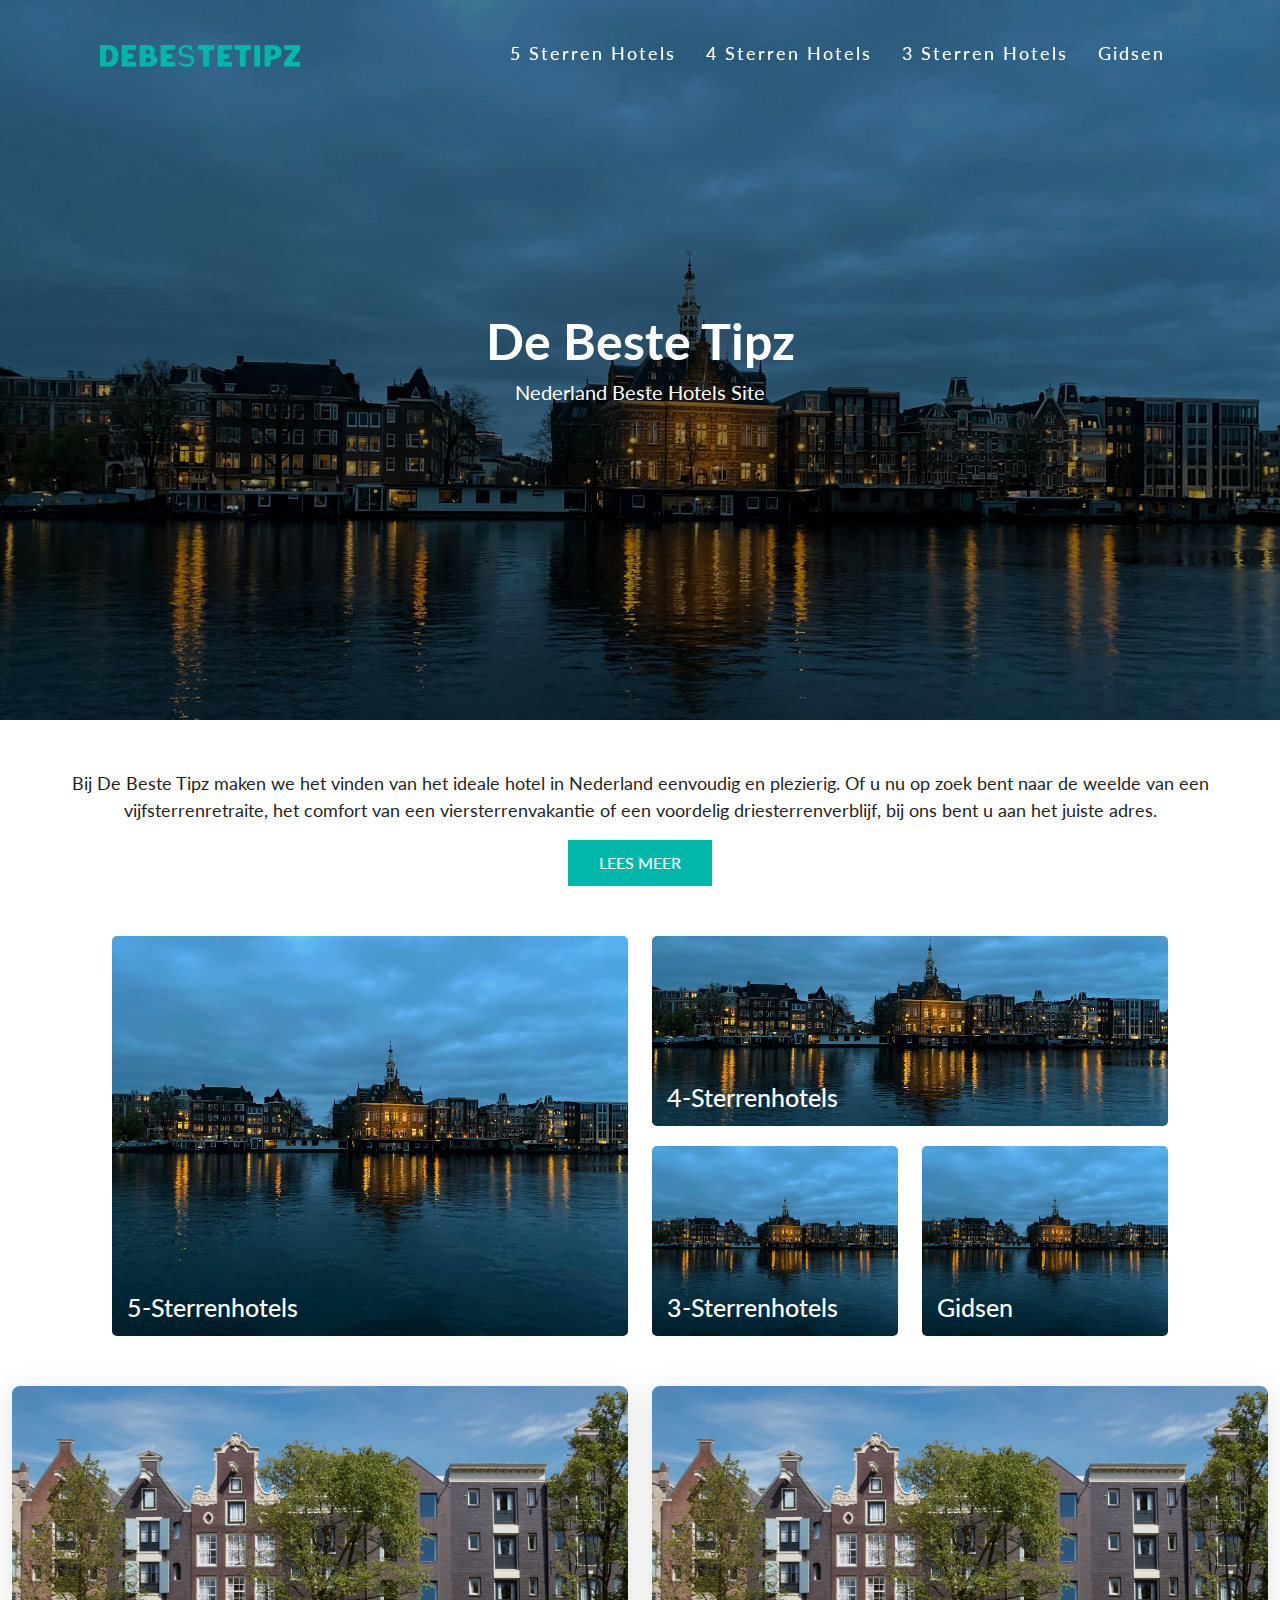
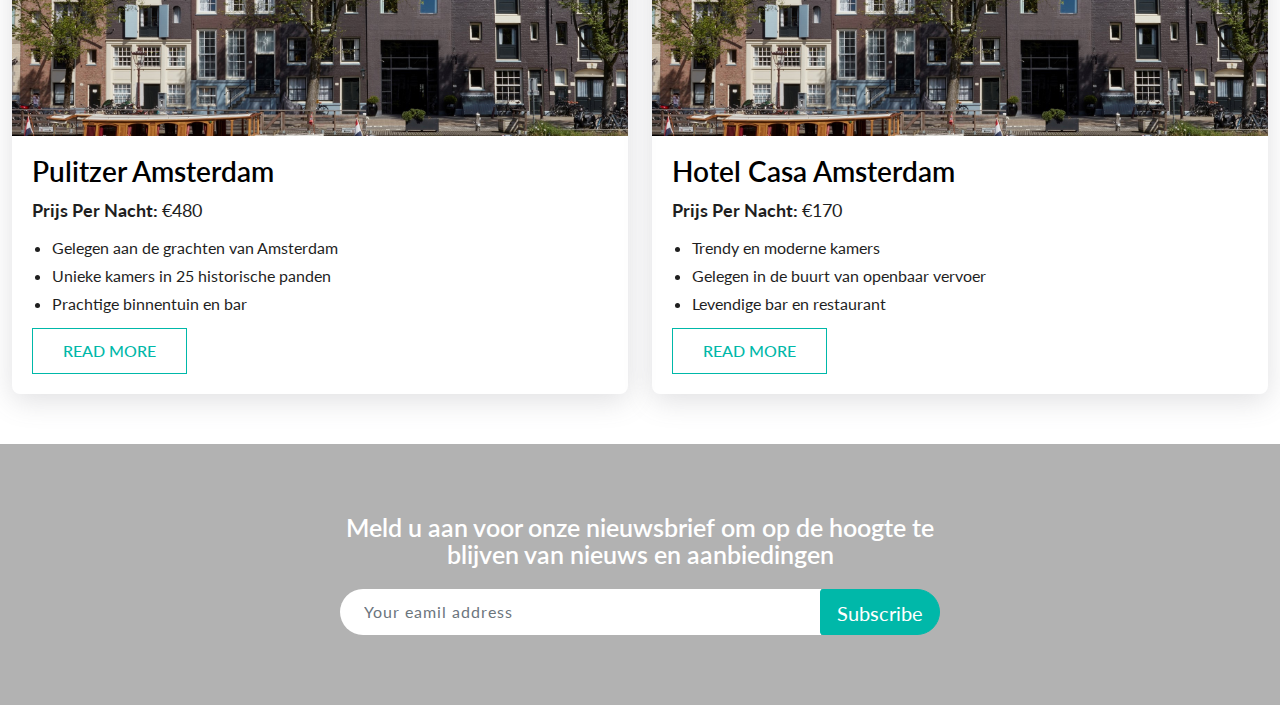
==== index.html @ 52f9ca38 "first commit" ====
<!DOCTYPE html>
<html lang="en">
<head>
    <meta charset="UTF-8">
    <meta name="viewport" content="width=device-width, initial-scale=1.0">
    <link rel="stylesheet" href="assets/css/bootstrap.min.css">
    <link rel="stylesheet" href="https://cdnjs.cloudflare.com/ajax/libs/font-awesome/6.5.2/css/all.min.css">
    <link rel="icon" href="assets/images/fav-icon.png">
    <link rel="stylesheet" href="assets/css/style.css">
    <link rel="stylesheet" href="assets/css/media.css">
    <title>Startpagina</title>
 
</head>
<body>

	<header>
		<a href="#" class="logo"><img src="assets/images/logo.png" alt=""></a>
		<nav class="navigation">
			<ul>
				<li><a href="#">5 Sterren Hotels</a></li>
				<li><a href="#">4 Sterren Hotels</a></li>
				<li><a href="#">3 Sterren Hotels</a></li>
				<li><a href="#">Gidsen</a></li>
			

			</ul>
		</nav>
		<div class="menuToggle" onclick="ToggleMenu();"></div>
	</header>
	<section class="banner">

        <div class="banner-wrap">
             <div class="banner-text">
                <h1>
                    De Beste Tipz
                </h1>
                <p>
                    Nederland Beste Hotels Site
                </p>
             </div>
        </div>

    </section>
    
    <div class="top-section text-center ptb-50" >
        <div class="container">
            <div class="top-text">
                <p>
                    Bij De Beste Tipz maken we het vinden van het ideale hotel in Nederland eenvoudig en
                    plezierig. Of u nu op zoek bent naar de weelde van een vijfsterrenretraite, het comfort van
                    een viersterrenvakantie of een voordelig driesterrenverblijf, bij ons bent u aan het juiste

                    adres.
                </p>
                <p class="moretext">
                    Ons platform werkt samen met toonaangevende hotels en gerenommeerde
                    boekingsbureaus om u een gevarieerde selectie accommodatiemogelijkheden te bieden.
                    Van de historische charme van de Amsterdamse grachten tot de dynamische energie van
                    Rotterdam, onze samengestelde lijst zorgt ervoor dat u een verblijf vindt dat perfect aansluit

                    bij uw behoeften.
                </p>
                <a class="moreless-button" href="javascript:void(0)">Lees meer</a>
            </div>
        </div>
    </div>


    <div class="link-sec pb-50">
        <div class="container">
            <div class="link-box">
                <div class="row">
                    <div class="col-md-6">
                        <div class="link-wrap">
                            <a href="#">
                                <img src="assets/images/hero-banner.jpg" alt="">
                                <h5>
                                    5-sterrenhotels
                                </h5>
                            </a>
                        </div>
                    </div>
                    <div class="col-md-6">
                        <div class="link-right">
                        <div class="link-wrap link-card-2">
                            <a href="#">
                                <img src="assets/images/hero-banner.jpg" alt="">
                                <h5>
                                    4-sterrenhotels
                                </h5>
                            </a>
                        </div>
                        <div class="row">
                            <div class="col-md-6">
                                <div class="link-wrap link-card-2">
                                    <a href="#">
                                        <img src="assets/images/hero-banner.jpg" alt="">
                                        <h5>
                                            3-sterrenhotels
                                        </h5>
                                    </a>
                                </div>
                            </div>
                            <div class="col-md-6">
                                <div class="link-wrap link-card-2">
                                    <a href="#">
                                        <img src="assets/images/hero-banner.jpg" alt="">
                                        <h5>
                                            Gidsen
                                        </h5>
                                    </a>
                                </div>
                            </div>
                        </div>
                    </div>
                    </div>
                </div>
            </div>
        </div>
    </div>

    <div class="recommended-sec pb-50">
        <div class="container">
                <div class="row">
                    <div class="col-md-6">
                        <div class="recommended-wrap">
                            <div class="recommended-img">
                                <a href="#" target="_blank">
                                    <img src="assets/images/Recommended-Card-1.jpg" alt="">
                                </a>
                            </div>
                            <div class="recommended-text">
                               <a href="#" target="_blank">
                                <h3>
                                    Pulitzer Amsterdam
                                </h3>
                               </a>
                               <p>
                                <strong>
                                    Prijs Per Nacht: 
                                </strong>
                                €480
                               </p>
                               <ul>
                                <li>
                                    Gelegen aan de grachten
van Amsterdam
                                </li>
                                <li>
                                    Unieke kamers in 25
historische panden
                                </li>
                                <li>
                                    Prachtige binnentuin en bar
                                </li>
                               </ul>
                               <p class="moretextt">
                                Pulitzer Amsterdam biedt een charmante
                                ervaring met zijn ligging aan de historische
                                grachten van Amsterdam. Het hotel is
                                gehuisvest in 25 historische panden en elke
                                kamer is uniek ingericht. Gasten kunnen
                                ontspannen in de prachtige binnentuin en
                                genieten van een drankje in de stijlvolle bar.
                                Dit hotel biedt een perfecte mix van historie
                                en luxe.
                               </p>
                               <a class="morelesss-button" href="javascript:void(0)">Read more</a>
                            </div>
                        </div>
                    </div>

                    <div class="col-md-6">
                        <div class="recommended-wrap">
                            <div class="recommended-img">
                                <a href="#" target="_blank">
                                    <img src="assets/images/Recommended-Card-1.jpg" alt="">
                                </a>
                            </div>
                            <div class="recommended-text">
                               <a href="#" target="_blank">
                                <h3>
                                    Hotel Casa Amsterdam
                                </h3>
                               </a>
                               <p>
                                <strong>
                                    Prijs Per Nacht:
                                </strong>
                                €170
                               </p>
                               <ul>
                                <li>
                                    Trendy en moderne kamers
                                </li>
                                <li>
                                    Gelegen in de buurt van
                                    openbaar vervoer
                                </li>
                                <li>
                                    Levendige bar en restaurant
                                </li>
                               </ul>
                               <p class="moretextt">
                                Hotel Casa Amsterdam biedt trendy en
                                moderne kamers in een levendige
                                omgeving. De nabijheid van openbaar
                                vervoer maakt het gemakkelijk om de stad
                                te verkennen. De bar en het restaurant
                                bieden een gezellige sfeer voor
                                ontspanning na een dag op verkenning. Dit
                                hotel is een uitstekende keuze voor
                                reizigers die op zoek zijn naar een hippe en
                                comfortabele verblijfservaring.
                               </p>
                               <a class="morelesss-button" href="javascript:void(0)">Read more</a>
                            </div>
                        </div>
                    </div>
                </div>
        </div>
    </div> 


    <div class="news-letter ptb-50">
        <div class="container">
         <div class="newsletter-wrap">
          
            <form class="form-subscribe" action="#">
                <div class="form-heading">
                    <h3>
                        Meld u aan voor onze nieuwsbrief om op de hoogte te blijven van nieuws en aanbiedingen
                    </h3>
                </div>
                <div class="input-group">
                  <input type="text" class="form-control input-lg" placeholder="Your eamil address">
                  <span class="input-group-btn">
                    <button class="btn btn-success btn-lg" type="submit" >Subscribe</button>
                  </span>
                </div>
              </form>
         </div>
        </div>
    </div>


     <script src="assets/js/jquery-3.7.1.min.js"></script>
     <script src="assets/js/bootstrap.bundle.min.js"></script>
     <script src="assets/js/custom.js"></script>

</body>
</html>
---- assets/css/style.css ----
@import url('https://fonts.googleapis.com/css2?family=Lato:ital,wght@0,100;0,300;0,400;0,700;0,900;1,100;1,300;1,400;1,700;1,900&family=Ubuntu:ital,wght@0,300;0,400;0,500;0,700;1,300;1,400;1,500;1,700&display=swap');
html{
    font-size: 16px;
}
*{
    margin: 0;
    padding: 0;
    box-sizing: border-box;
}
body{
    margin: 0;
    padding: 0;
    font-family: "Lato", sans-serif;
}
ul{
    list-style:none;
    padding-left:0;
    margin-bottom:0
}
a{
    text-decoration:none
}
img{
    max-width: 100%;
    width: 100%;
}

.container, .header-con, .drop-box{
    max-width:1300px;
    margin: 0 auto;
}
.pt-50{
    padding-top: 50px;
}
.pb-50{
    padding-bottom: 50px;
}
.ptb-50{
    padding:50px 0
}
.ptb-30{
    padding:30px 0
}
h1, h2, h3, h4, h5, h6{
    font-family: "Lato", sans-serif;
    line-height: 1.1;
}



/* header css start */





header
{
    position: fixed;
    top: 0;
    left: 0;
    width: 100%;
    display: flex;
    justify-content: space-between;
    align-items: center;
    transition: 0.6s;
    padding: 40px 100px;
    /* background: #000; */
    z-index: 10;
    
}
header.sticky
{
    padding: 20px 100px;
    background: #fff;
}
header.sticky ul li a,
header.sticky .logo

{
    color: #000;
}
a.logo img {
    max-width: 200px;
}
header ul
{
    position: relative;
    display: flex;
    justify-content:center;
    align-items: center;
    
}
header ul li
{
    position: relative;
    list-style: none;
}
header ul li a
{
    position: relative;
    padding: 0 15px;
    text-decoration: none;
    color: #fff;
    letter-spacing: 2px;
    font-size: 18px;
    font-weight: 500;
    transition: all 0.3s linear;
    display: block;
    border-bottom: 2px solid transparent;

}

header nav ul li a:hover,
header nav ul li a.active
{
    border-bottom: 2px solid #fff;
}
.menuToggle
{
    position: absolute;
    top: 5px;
    right: 100px;
    width: 50px;
    height: 50px;
    background: #000 url(https://frezaeistudio.ir/wp-content/uploads/2020/12/toggle.png);
    z-index: 2;
    background-size: 30px;
    background-repeat: no-repeat;
    background-position: center;
    cursor: pointer; 
    transition: .6s;
    display: none;
}
header.sticky .menuToggle
{
    filter: invert(1);

}
.menuToggle.active
{
    background: #000 url(https://frezaeistudio.ir/wp-content/uploads/2020/12/close.png);
    z-index: 3;
    background-size: 25px;
    background-repeat: no-repeat;
    background-position: center;
    cursor: pointer;
    filter: invert(1);
    
}
/* header section css end */

/* banner section css start */


.banner
{
    position: relative;
    width: 100%;
    height: 80vh;
    background: url(../images/hero-banner.jpg);
    background-repeat: no-repeat;
    background-size: cover;
}
.banner::before{
content: '';
position: absolute;
top: 0;
left: 0;
height: 100%;
width: 100%;
background-color: #000;
opacity: 0.4;
}
.banner-wrap{
    height: 100%;
    width: 100%;
    display: flex;
    align-items: center;
    justify-content: center;
    /* padding-top: 70px; */
    text-align: center;
    position: relative;
}

.banner-text h1 {
    font-size: 50px;
    color: #fff;
    font-weight: 700;
    text-align: center;
}
.banner-text p {
    color: #fff;
    font-size: 20px;
    margin-bottom: 0;
    text-align: center;
}
.top-text p {
    font-size: 18px;
    color: #1f1f1f;
}
.moretext {
    display: none;
  }
  a.moreless-button, a.morelesss-button {
    padding: 10px 30px;
    background-color: #00b8a9;
    display: inline-block;
    color: #fff;
    font-size: 16px;
    font-weight: 500;
    text-transform: uppercase;
    border: 1px solid #00b8a9;
}
/* banner section css end */

/* link card css start */
.link-wrap {
    height: 400px;
    overflow: hidden;
    border-radius: 5px;
    position: relative;
    transition: all 0.3s linear;
    -webkit-transition: all 0.3s linear;
    -moz-transition: all 0.3s linear;
    -ms-transition: all 0.3s linear;
    -o-transition: all 0.3s linear;
}
.link-wrap img{
    height: 100%;
    width: 100%;
    object-fit: cover;
}
.link-wrap h5 {
    position: absolute;
    bottom: 15px;
    left: 15px;
    margin-bottom: 0;
    font-size: 25px;
    font-weight: 500;
    color: #fff;
    text-transform: capitalize;
}
.link-card-2 {
    height: 190px;
}
.link-right {
    display: flex;
    flex-direction: column;
    justify-content: space-between;
    height: 100%;
}
.link-wrap:hover{
    transform: scale(1.02);

}
.link-box{
    padding: 0 100px;
}
/* link card css end */

/* Recommended  section css start */
.recommended-img {
    height: 350px;
}
.recommended-img img{
    height: 100%;
    width: 100%;
    object-fit: cover;
}
.recommended-text h3 {
    font-size: 28px;
    font-weight: 600;
    margin-bottom: 10px ;
    color: #000;
}
.recommended-text p {
    font-size: 18px;
    color: #1f1f1f;
    margin-bottom: 10px;
}
.recommended-text ul{
    padding-left: 20px;
    margin-bottom: 10px;
    list-style: disc;
}
.recommended-text ul li{
    padding: 2px 0;
    font-size: 16px;
    color: #1f1f1f;
}
.moretextt {
    display: none;
  }

  a.morelesss-button {
    background-color: transparent;
    color: #00b8a9;
    border: 1px solid #00b8a9;
}
.recommended-wrap {
    box-shadow: rgba(100, 100, 111, 0.2) 0px 7px 29px 0px;
    border-radius: 8px;
    overflow: hidden;
}
.recommended-text {
    padding: 20px;
}
/* Recommended  section css end */

/* news-letter section css start */


.form-subscribe
{
  max-width:600px;
  margin:0 auto
}
.form-subscribe .form-control
{
  background-color:hsl(0deg 0% 100%);
  padding-left:24px;
  padding-right:24px;
  letter-spacing:1px;
  border:none;
  border-top-left-radius:36px;
  border-bottom-left-radius:36px
}
.form-subscribe .form-control.focus,.form-subscribe .form-control:focus
{
  z-index:2;
  background-color:hsla(0,0%,100%,.8)
}
.form-subscribe .btn
{
  border-top-right-radius:36px;
  border-bottom-right-radius:36px;
  background:#00b8a9;
  border-color:#00b8a9;
  height:46.5px;
}
.news-letter{
    background-image: url(https://i.ibb.co/JRrHmhv/shanghai.jpg);
    background-position: center;
    background-repeat: no-repeat;
    background-size: cover;
    padding: 70px 0;
    position: relative;
}
.news-letter::before{
    content: '';
    position: absolute;
    top: 0;
    left: 0;
    height: 100%;
    width: 100%;
    background-color: #000;
    opacity: 0.3;
}
.form-heading h3 {
    font-size: 25px;
    text-align: center;
    color: #fff;
    margin-bottom: 20px;
    font-weight: 600;
}
.newsletter-wrap {
    position: relative;
}
/* newsletter section css end */
---- assets/css/media.css ----
@media (max-width: 991px)
{
    header
    {
        padding: 5px 100px;
        background: #fff;
    }
    header .logo
    {
        color: #000; 
    }
    .menuToggle
    { 
        display: block;
        filter: invert(1);
    }
    header nav
    {
        /*display: none;*/
        position: absolute;
        top: 50px;
        left: -100%;
        width: 100%;
        height: 100vh;
        background: #fff;
        transition: .6s;

    }
    header ul li a
    {
        color: #000;
    }
    
    header nav.active
    {
        left: 0;
    }
    header nav ul
    {
        display: block;
        text-align: center;
    }
    header nav ul li a
    {
        border-bottom: 1px solid rgba(0,0,0,0.2);
    }
}
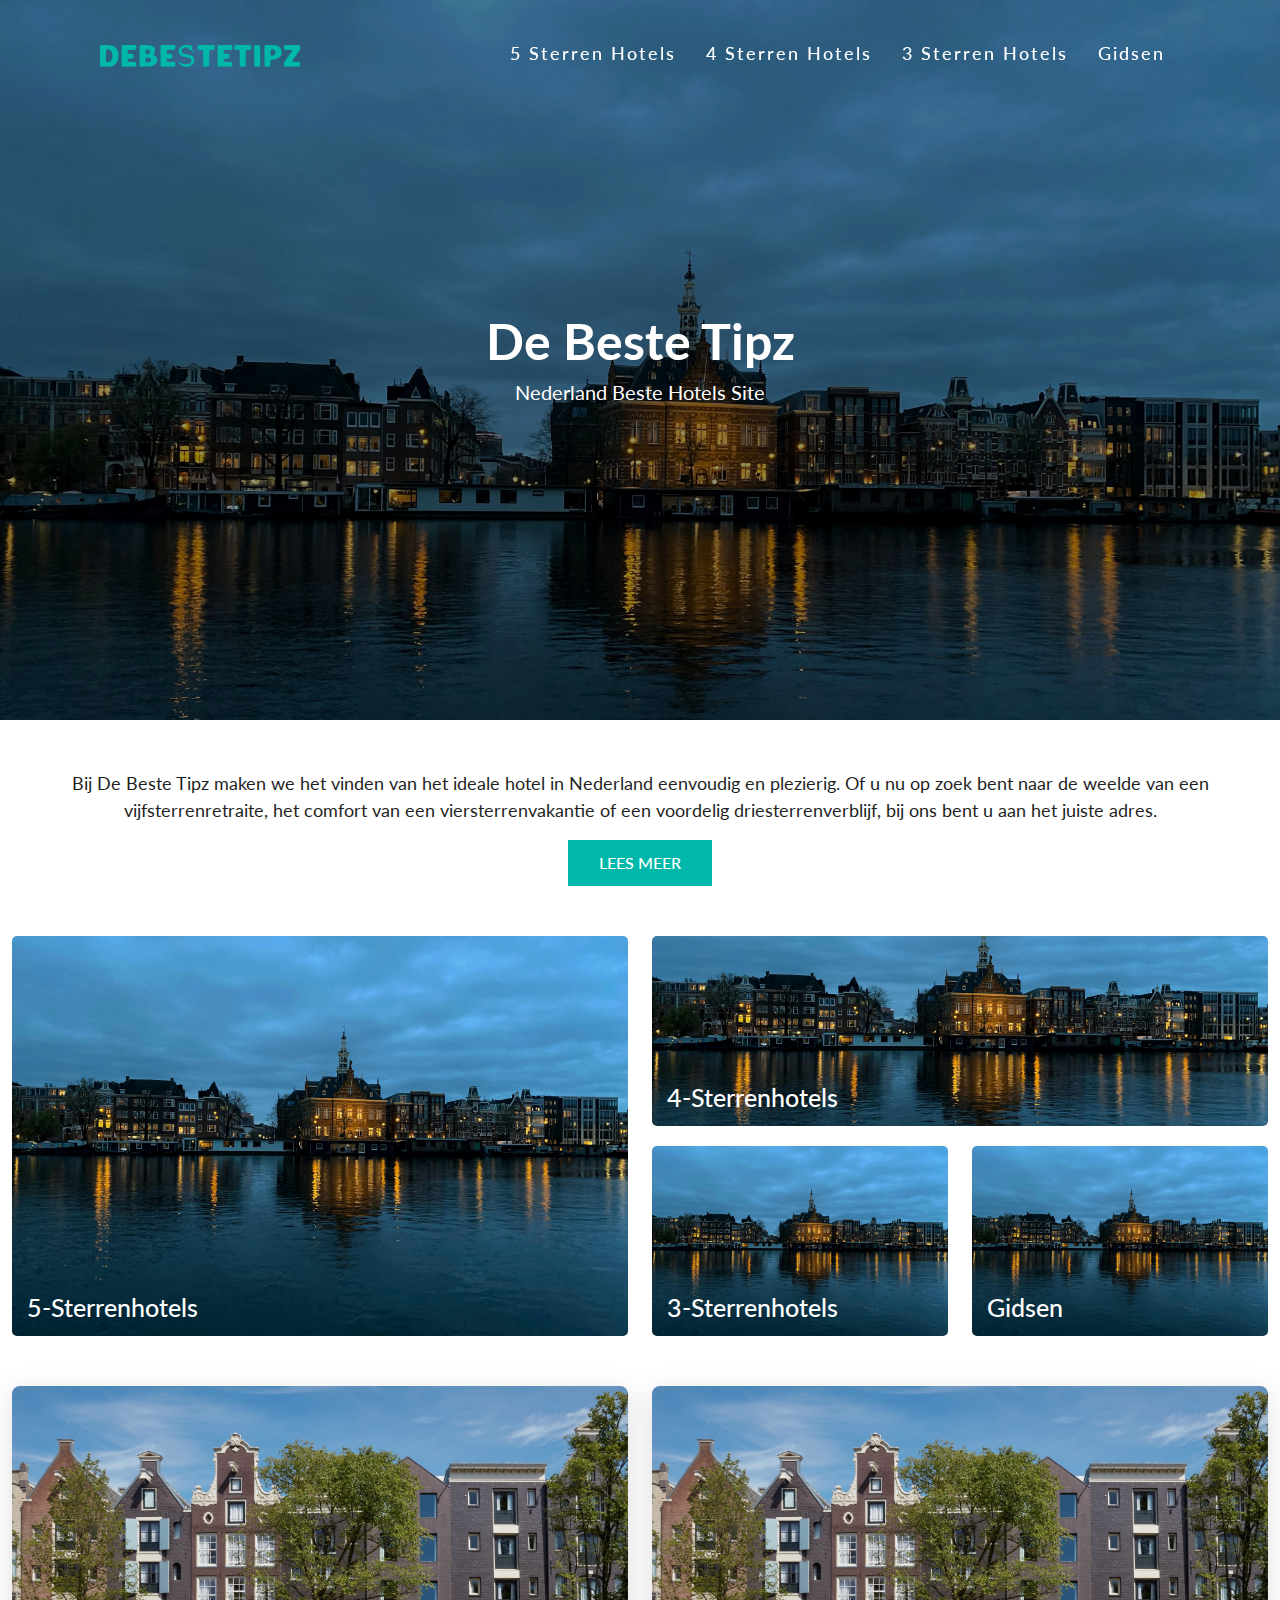
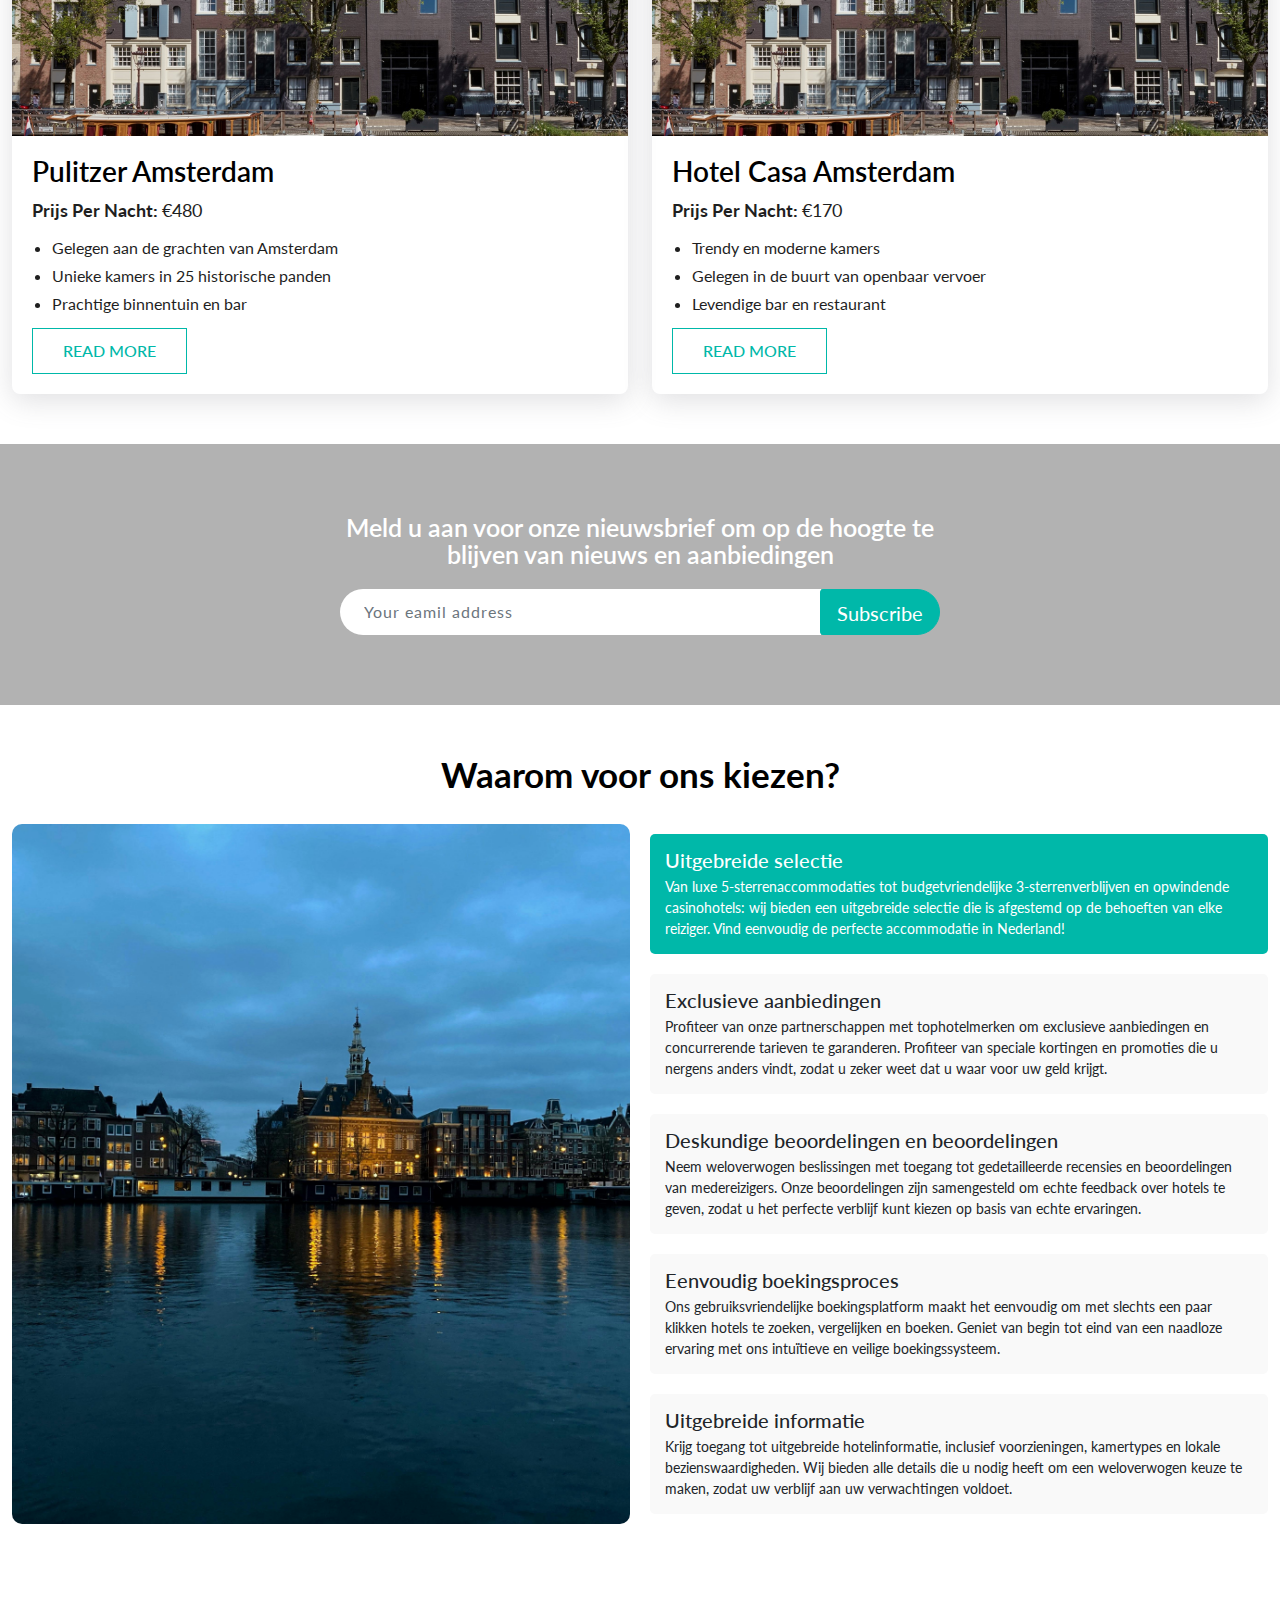
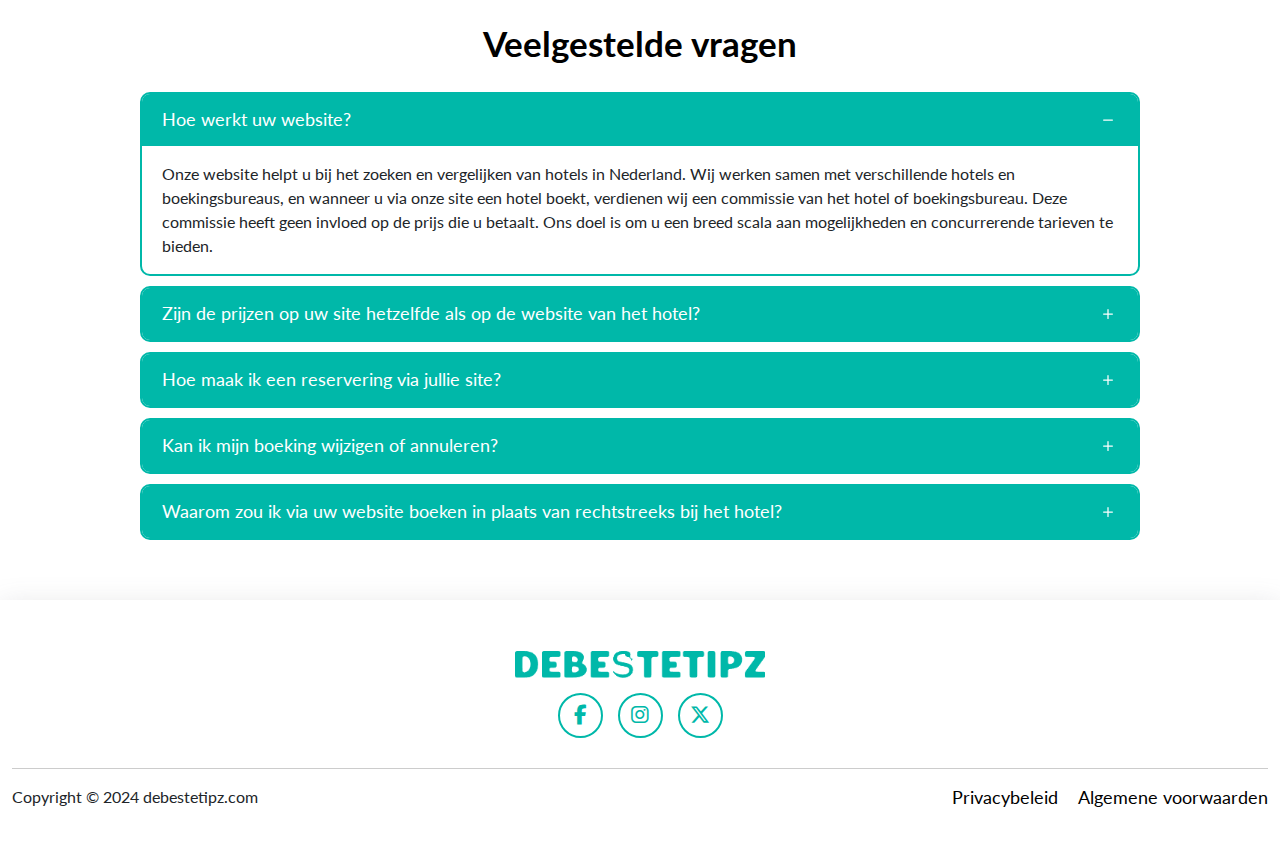
==== commit c5c192f0: "done" ====
--- a/index.html
+++ b/index.html
@@ -243,10 +243,242 @@
         </div>
     </div>
 
+    <div class="choose-us-sec ptb-50">
+        <div class="container">
+                <div class="choose-wrap">
+                    <div class="site-heading">
+                        <h2>
+                            Waarom voor ons kiezen?
+                        </h2>
+                    </div>
+                    <div class="services-container">
+                        <div class="service-image">
+                            <img src="assets/images/hero-banner.jpg" alt="Spa - Beauty & Health" class="service-img active">
+                            <img src="assets/images/Recommended-Card-1.jpg" alt="Restaurant" class="service-img">
+                            <img src="assets/images/hero-banner.jpg" alt="Conference Room" class="service-img">
+                            <img src="assets/images/hero-banner.jpg" alt="Swimming Pool" class="service-img">
+                            <img src="assets/images/Recommended-Card-1.jpg" alt="Restaurant" class="service-img">
+                        </div>
+                        <div class="service-tabs">
+                            <div class="service-item active" data-target="0">
+                                <h3>Uitgebreide selectie</h3>
+                                <p>Van luxe 5-sterrenaccommodaties tot budgetvriendelijke 3-sterrenverblijven en
+                                    opwindende casinohotels: wij bieden een uitgebreide selectie die is afgestemd op de
+                                    behoeften van elke reiziger. Vind eenvoudig de perfecte accommodatie in Nederland!</p>
+                            </div>
+                            <div class="service-item" data-target="1">
+                                <h3>Exclusieve aanbiedingen</h3>
+                                <p>Profiteer van onze partnerschappen met tophotelmerken om exclusieve aanbiedingen en
+                                    concurrerende tarieven te garanderen. Profiteer van speciale kortingen en promoties die u
+                                    nergens anders vindt, zodat u zeker weet dat u waar voor uw geld krijgt.</p>
+                            </div>
+                            <div class="service-item" data-target="2">
+                                <h3>Deskundige beoordelingen en beoordelingen</h3>
+                                <p>Neem weloverwogen beslissingen met toegang tot gedetailleerde recensies en
+                                    beoordelingen van medereizigers. Onze beoordelingen zijn samengesteld om echte
+                                    feedback over hotels te geven, zodat u het perfecte verblijf kunt kiezen op basis van echte
+                                    
+                                    ervaringen.</p>
+                            </div>
+                            <div class="service-item" data-target="3">
+                                <h3>Eenvoudig boekingsproces</h3>
+                                <p>Ons gebruiksvriendelijke boekingsplatform maakt het eenvoudig om met slechts een paar
+                                    klikken hotels te zoeken, vergelijken en boeken. Geniet van begin tot eind van een
+                                    naadloze ervaring met ons intuïtieve en veilige boekingssysteem.</p>
+                            </div>
+                            <div class="service-item" data-target="4">
+                                <h3>Uitgebreide informatie</h3>
+                                <p>Krijg toegang tot uitgebreide hotelinformatie, inclusief voorzieningen, kamertypes en lokale
+                                    bezienswaardigheden. Wij bieden alle details die u nodig heeft om een weloverwogen
+                                    
+                                    keuze te maken, zodat uw verblijf aan uw verwachtingen voldoet.</p>
+                            </div>
+                        </div>
+                    </div>
+                </div>
+        </div>
+    </div>
+
+    <!-- faq section start -->
+
+    <div class="faq-sec ptb-50">
+        <div class="container">
+            <div class="site-heading">
+                <h2>
+                    Veelgestelde vragen
+                </h2>
+            </div>
+           <div class="faq-wrap">
+            <div class="accordion" id="accordionExample">
+                <div class="accordion-item">
+                  <h2 class="accordion-header">
+                    <button class="accordion-button" type="button" data-bs-toggle="collapse" data-bs-target="#collapseOne" aria-expanded="true" aria-controls="collapseOne">
+                        Hoe werkt uw website?
+                    </button>
+                  </h2>
+                  <div id="collapseOne" class="accordion-collapse collapse show" data-bs-parent="#accordionExample">
+                    <div class="accordion-body">
+                        Onze website helpt u bij het zoeken en vergelijken van hotels in Nederland. Wij werken
+                        samen met verschillende hotels en boekingsbureaus, en wanneer u via onze site een hotel
+                        boekt, verdienen wij een commissie van het hotel of boekingsbureau. Deze commissie heeft
+                        geen invloed op de prijs die u betaalt. Ons doel is om u een breed scala aan mogelijkheden
+                        en concurrerende tarieven te bieden.
+                    </div>
+                  </div>
+                </div>
+
+                <div class="accordion-item">
+                  <h2 class="accordion-header">
+                    <button class="accordion-button collapsed" type="button" data-bs-toggle="collapse" data-bs-target="#collapseTwo" aria-expanded="false" aria-controls="collapseTwo">
+                        Zijn de prijzen op uw site hetzelfde als op de website van het hotel?
+                    </button>
+                  </h2>
+                  <div id="collapseTwo" class="accordion-collapse collapse" data-bs-parent="#accordionExample">
+                    <div class="accordion-body">
+                        De prijzen op onze site zijn over het algemeen concurrerend en weerspiegelen de tarieven
+                        die worden aangeboden door onze aangesloten partners. Hoewel we ernaar streven de
+                        beste tarieven te bieden, kunnen de prijzen enigszins variëren als gevolg van promoties of
+                        wijzigingen in de beschikbaarheid. We raden u aan zowel onze site als de officiële site van
+                        het hotel te controleren om er zeker van te zijn dat u de beste deal krijgt.
+                    </div>
+                  </div>
+                </div>
+
+                <div class="accordion-item">
+                  <h2 class="accordion-header">
+                    <button class="accordion-button collapsed" type="button" data-bs-toggle="collapse" data-bs-target="#collapseThree" aria-expanded="false" aria-controls="collapseThree">
+                        Hoe maak ik een reservering via jullie site?
+                    </button>
+                  </h2>
+                  <div id="collapseThree" class="accordion-collapse collapse" data-bs-parent="#accordionExample">
+                    <div class="accordion-body">
+                        Om een reservering te maken, voert u uw bestemming, reisdata en aantal gasten in de
+                        zoekbalk in. Zodra u een hotel heeft gevonden dat u bevalt, klikt u erop om doorgestuurd te
+                        worden naar de boekingspagina van onze aangesloten partner. Voltooi uw boeking
+                        rechtstreeks op hun site. Wij volgen uw boeking om ervoor te zorgen dat u profiteert van
+                        speciale aanbiedingen of tarieven.
+                    </div>
+                  </div>
+                </div>
+
+                <div class="accordion-item">
+                    <h2 class="accordion-header">
+                      <button class="accordion-button collapsed" type="button" data-bs-toggle="collapse" data-bs-target="#collapseFour" aria-expanded="false" aria-controls="collapseFour">
+                        Kan ik mijn boeking wijzigen of annuleren?
+                      </button>
+                    </h2>
+                    <div id="collapseFour" class="accordion-collapse collapse" data-bs-parent="#accordionExample">
+                      <div class="accordion-body">
+                        Wijzigingen of annuleringen moeten rechtstreeks worden afgehandeld met het hotel of
+                        boekingskantoor waar u heeft gereserveerd. Onze website vergemakkelijkt het
+                        boekingsproces, maar beheert geen boekingen. Controleer het annuleringsbeleid dat tijdens
+                        uw boekingsproces wordt verstrekt en neem contact op met het hotel of boekingsbureau
+                        voor eventuele wijzigingen of annuleringen.
+                      </div>
+                    </div>
+                </div>
+
+                <div class="accordion-item">
+                    <h2 class="accordion-header">
+                      <button class="accordion-button collapsed" type="button" data-bs-toggle="collapse" data-bs-target="#collapseFive" aria-expanded="false" aria-controls="collapseFive">
+                        Waarom zou ik via uw website boeken in plaats van rechtstreeks bij het hotel?
+                      </button>
+                    </h2>
+                    <div id="collapseFive" class="accordion-collapse collapse" data-bs-parent="#accordionExample">
+                      <div class="accordion-body">
+                        Boeken via onze website biedt verschillende voordelen, waaronder toegang tot een ruime
+                        keuze aan hotels, exclusieve aanbiedingen en uitgebreide informatie om u te helpen een
+                        weloverwogen keuze te maken. We bieden ook gebruikersrecensies en beoordelingen om u
+                        te helpen bij het vinden van de beste accommodaties. Hoewel u rechtstreeks bij het hotel
+                        kunt boeken, verzamelt onze site verschillende opties en biedt u vaak toegang tot speciale
+                        aanbiedingen en concurrerende tarieven via onze aangesloten partners.
+                      </div>
+                    </div>
+                </div>
+
+              </div>
+           </div>
+          </div>
+    </div>
+
+    <!-- faq section end -->
+
+
+    <div class="site-footer ptb-50">
+        <div class="container">
+            <div class="col-md-12">
+                <div class="footer-logo">
+                    <a href="index.html">
+                        <img src="assets/images/logo.png" alt="">
+                    </a>
+                </div>
+                <div class="social-links">
+                    <ul>
+                        <li>
+                            <a href="#">
+                                <i class="fa-brands fa-facebook-f"></i>
+                            </a>
+                        </li>
+                        <li>
+                            <a href="#">
+                                <i class="fa-brands fa-instagram"></i>
+                            </a>
+                        </li>
+                        <li>
+                            <a href="#">
+                                <i class="fa-brands fa-x-twitter"></i>
+                            </a>
+                        </li>
+                    </ul>
+                </div>
+            </div>
+            <div class="copy-right">
+                <p>
+                    Copyright © 2024 debestetipz.com
+                </p>
+                <div class="footer-links">
+                    <ul>
+                        <li>
+                            <a href="#">
+                                Privacybeleid
+                            </a>
+                        </li>
+                        <li>
+                            <a href="#">
+                                Algemene voorwaarden
+                            </a>
+                        </li>
+                    </ul>
+                </div>
+            </div>
+        </div>
+    </div>
+
+
 
      <script src="assets/js/jquery-3.7.1.min.js"></script>
      <script src="assets/js/bootstrap.bundle.min.js"></script>
      <script src="assets/js/custom.js"></script>
 
+     <script>
+        document.addEventListener('DOMContentLoaded', function() {
+        const serviceItems = document.querySelectorAll('.service-item');
+        const serviceImages = document.querySelectorAll('.service-img');
+    
+        serviceItems.forEach((item, index) => {
+            item.addEventListener('click', function() {
+                // Remove active class from all items and images
+                serviceItems.forEach(i => i.classList.remove('active'));
+                serviceImages.forEach(img => img.classList.remove('active'));
+    
+                // Add active class to the clicked item and corresponding image
+                item.classList.add('active');
+                serviceImages[index].classList.add('active');
+            });
+        });
+    });
+    
+    </script>
+
 </body>
 </html>--- a/assets/css/style.css
+++ b/assets/css/style.css
@@ -73,6 +73,7 @@
 {
     padding: 20px 100px;
     background: #fff;
+    box-shadow: rgba(100, 100, 111, 0.2) 0px 7px 29px 0px;
 }
 header.sticky ul li a,
 header.sticky .logo
@@ -115,6 +116,10 @@
 header nav ul li a.active
 {
     border-bottom: 2px solid #fff;
+}
+header.sticky ul li a:hover,
+header.sticky ul li a.active{
+    border-color: #000;
 }
 .menuToggle
 {
@@ -254,9 +259,9 @@
     transform: scale(1.02);
 
 }
-.link-box{
+/* .link-box{
     padding: 0 100px;
-}
+} */
 /* link card css end */
 
 /* Recommended  section css start */
@@ -367,4 +372,182 @@
 .newsletter-wrap {
     position: relative;
 }
-/* newsletter section css end */+/* newsletter section css end */
+
+/* choose us section css start */
+.services-container {
+    display: flex;
+    justify-content: center;
+    /* align-items: center; */
+    margin-top: 20px;
+}
+
+.service-image {
+    flex: 1;
+    position: relative;
+    margin-right: 20px;
+}
+
+.service-img {
+    width: 100%;
+    height: 100%;
+    object-fit: cover;
+    border-radius: 10px;
+    display: none;
+    position: absolute;
+    top: 0;
+    left: 0;
+}
+
+.service-img.active {
+    display: block;
+}
+
+.service-tabs {
+    flex: 1;
+    display: flex;
+    flex-direction: column;
+    align-items: flex-start;
+}
+
+.service-item {
+    background-color: #f9f9f9;
+    margin: 10px 0;
+    padding: 15px;
+    border-radius: 5px;
+    cursor: pointer;
+    transition: background-color 0.3s, color 0.3s;
+}
+
+.service-item h3 {
+    margin: 0;
+    font-size: 20px;
+}
+.service-item p {
+    font-size: 14px;
+    margin-bottom: 0;
+    margin-top: 5px;
+}
+.service-item.active {
+    background-color: #00b8a9;
+    color: #fff;
+}
+
+.service-item.active h3 {
+    color: #fff;
+}
+
+.service-item.active p {
+    color: #fff;
+}
+
+.service-item:hover {
+    background-color: #00b8a9;
+}
+.service-item:hover h3, .service-item:hover p{
+    color: #ffff;
+}
+.site-heading h2 {
+    font-size: 35px;
+    text-align: center;
+    font-weight: 700;
+    margin-bottom: 30px;
+    color: #000;
+}
+/* choose us section css end */
+
+/* faq section css start */
+.accordion-button::after {
+    background-image: url("data:image/svg+xml,%3Csvg xmlns='http://www.w3.org/2000/svg' width='16' height='16' fill='currentColor' class='bi bi-plus' viewBox='0 0 16 16'%3E%3Cpath d='M8 4a.5.5 0 0 1 .5.5v3h3a.5.5 0 0 1 0 1h-3v3a.5.5 0 0 1-1 0v-3h-3a.5.5 0 0 1 0-1h3v-3A.5.5 0 0 1 8 4z'/%3E%3C/svg%3E");
+    transition: all 0.5s;
+    filter: brightness(0) invert(1);
+}
+  .accordion-button:not(.collapsed)::after {
+    background-image: url("data:image/svg+xml,%3Csvg xmlns='http://www.w3.org/2000/svg' width='16' height='16' fill='currentColor' class='bi bi-dash' viewBox='0 0 16 16'%3E%3Cpath d='M4 8a.5.5 0 0 1 .5-.5h7a.5.5 0 0 1 0 1h-7A.5.5 0 0 1 4 8z'/%3E%3C/svg%3E");
+  }
+  .accordion-button::after {
+    transition: all 0.5s;
+  }
+  
+  .accordion-item {
+    background-color: #fff;
+    border: 2px solid rgb(0 184 169);
+    margin: 10px 0;
+    border-radius: 10px !important;
+    overflow: hidden;
+}
+.accordion-item:not(:first-of-type) {
+    border-top: 2px solid rgb(0 184 169);
+}
+.accordion-button:not(.collapsed) {
+    color: #fff;
+    background-color: #00b8a9;
+    box-shadow: none;
+}
+.accordion-button:focus {
+    border-color: #00b8a9;
+    box-shadow: none;
+}
+.accordion-button {
+    color: #ffffff;
+    background-color: #00b8a9;
+    font-size: 18px;
+}
+.faq-wrap {
+    max-width: 1000px;
+    margin: 0 auto;
+}
+/* faq section css end */
+
+/* footer  section css start */
+.footer-logo img {
+    max-width: 250px;
+}
+.site-footer {
+    text-align: center;
+}
+.social-links ul {
+    display: flex;
+    align-items: center;
+    justify-content: center;
+    gap: 15px;
+    margin: 15px 0;
+}
+.social-links ul li a {
+    height: 45px;
+    width: 45px;
+    font-size: 20px;
+    display: flex;
+    align-items: center;
+    justify-content: center;
+    border: 2px solid #00b8a9;
+    border-radius: 50px;
+    color: #00b8a9;
+}
+.site-footer{
+    box-shadow: rgba(100, 100, 111, 0.2) 0px 7px 29px 0px;
+}
+.footer-links ul {
+    display: flex;
+    align-items: center;
+    gap: 20px;
+}
+
+.footer-links ul li a {
+    font-size: 18px;
+    color: #000;
+}
+.copy-right {
+    display: flex;
+    justify-content: space-between;
+    align-items: center;
+    border-top: 1px solid #ccc;
+    padding-top: 15px;
+    margin-top: 30px;
+    
+}
+.copy-right p{
+    font-size: 16px;
+    margin-bottom: 0;
+}
+/* footer section css end */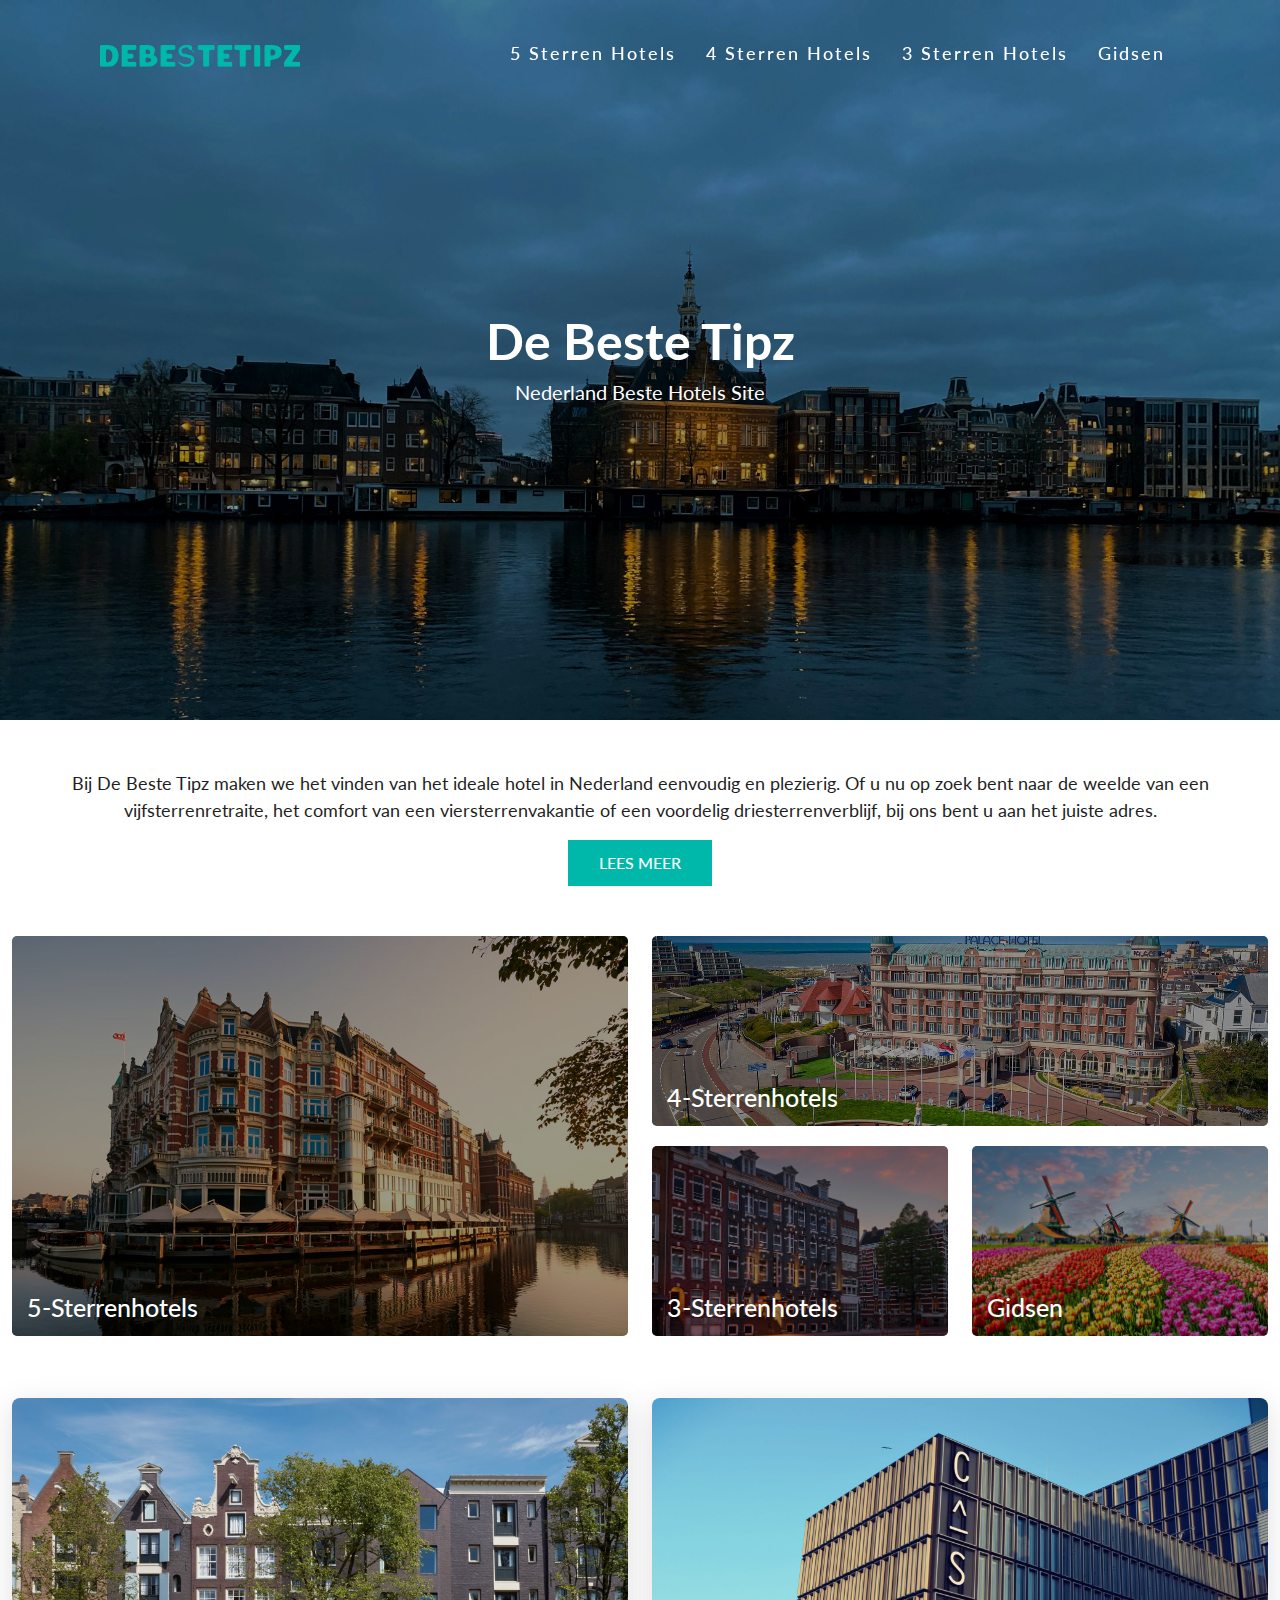
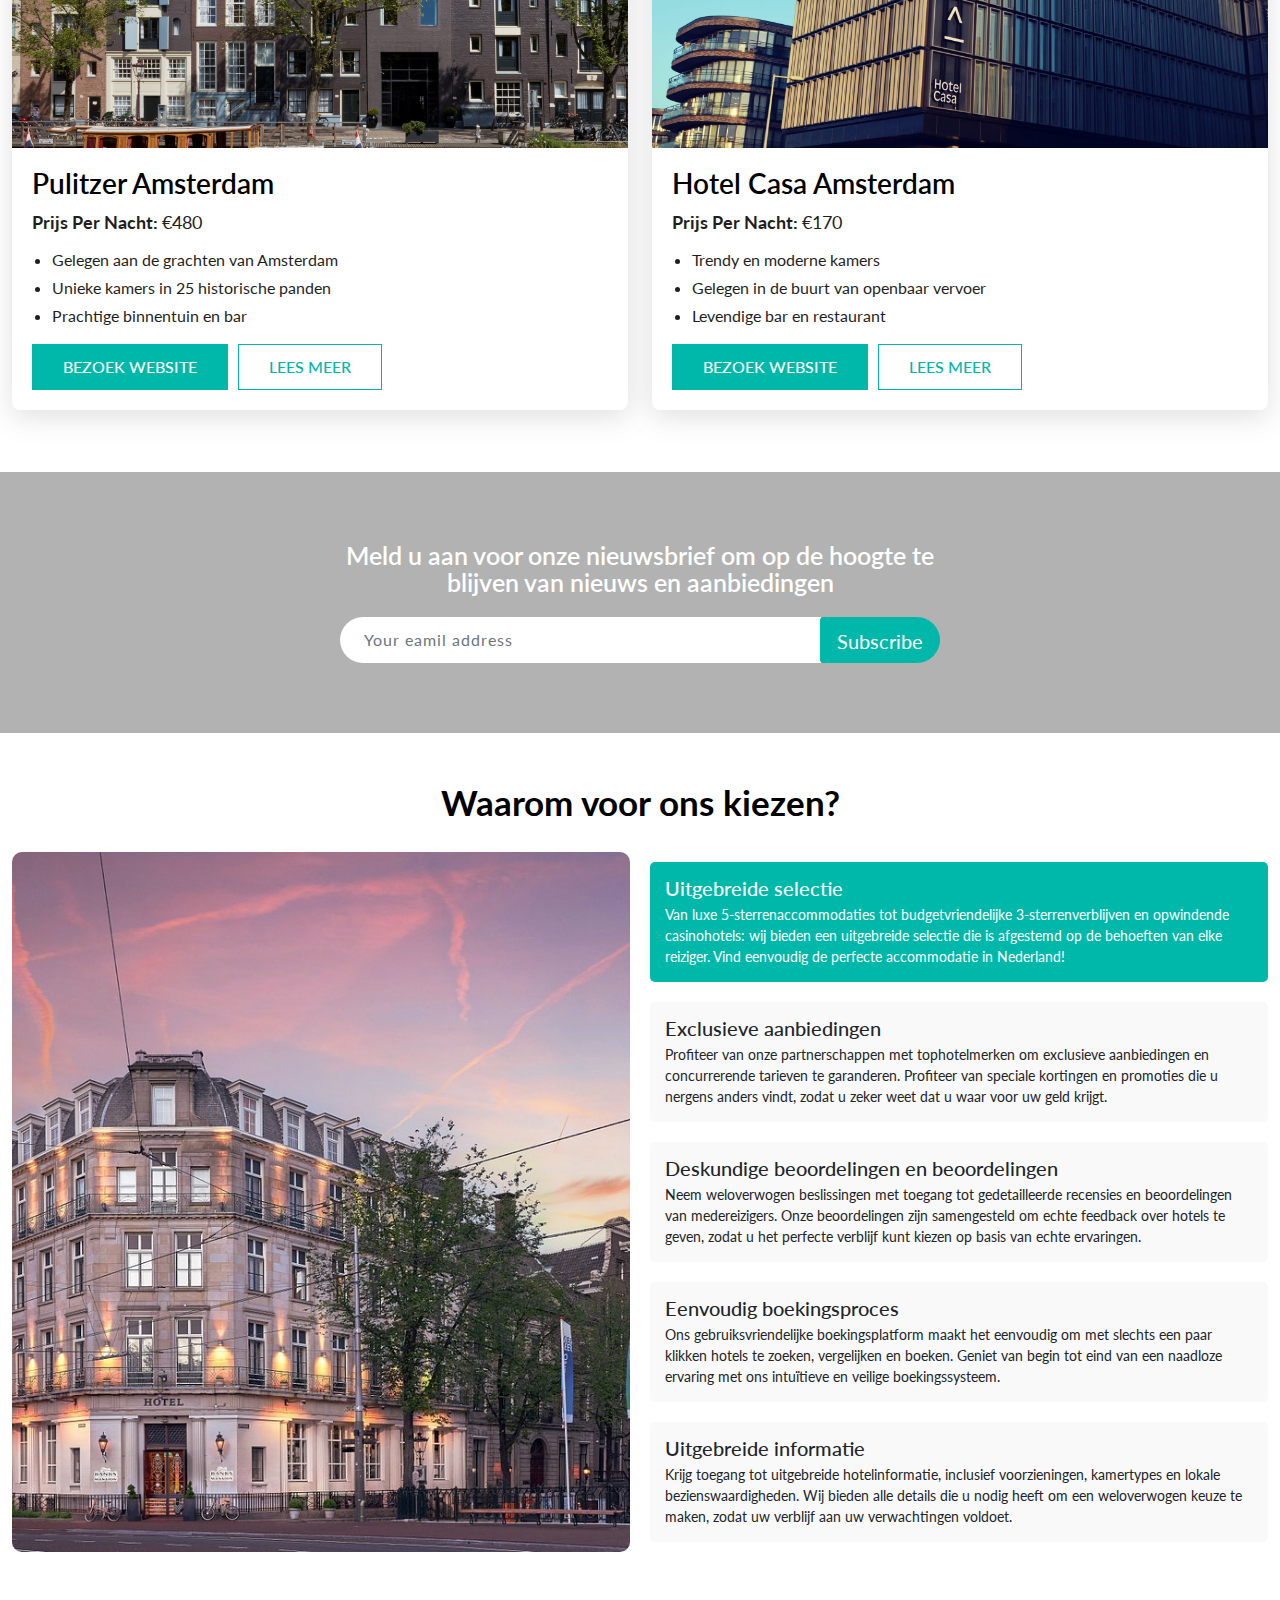
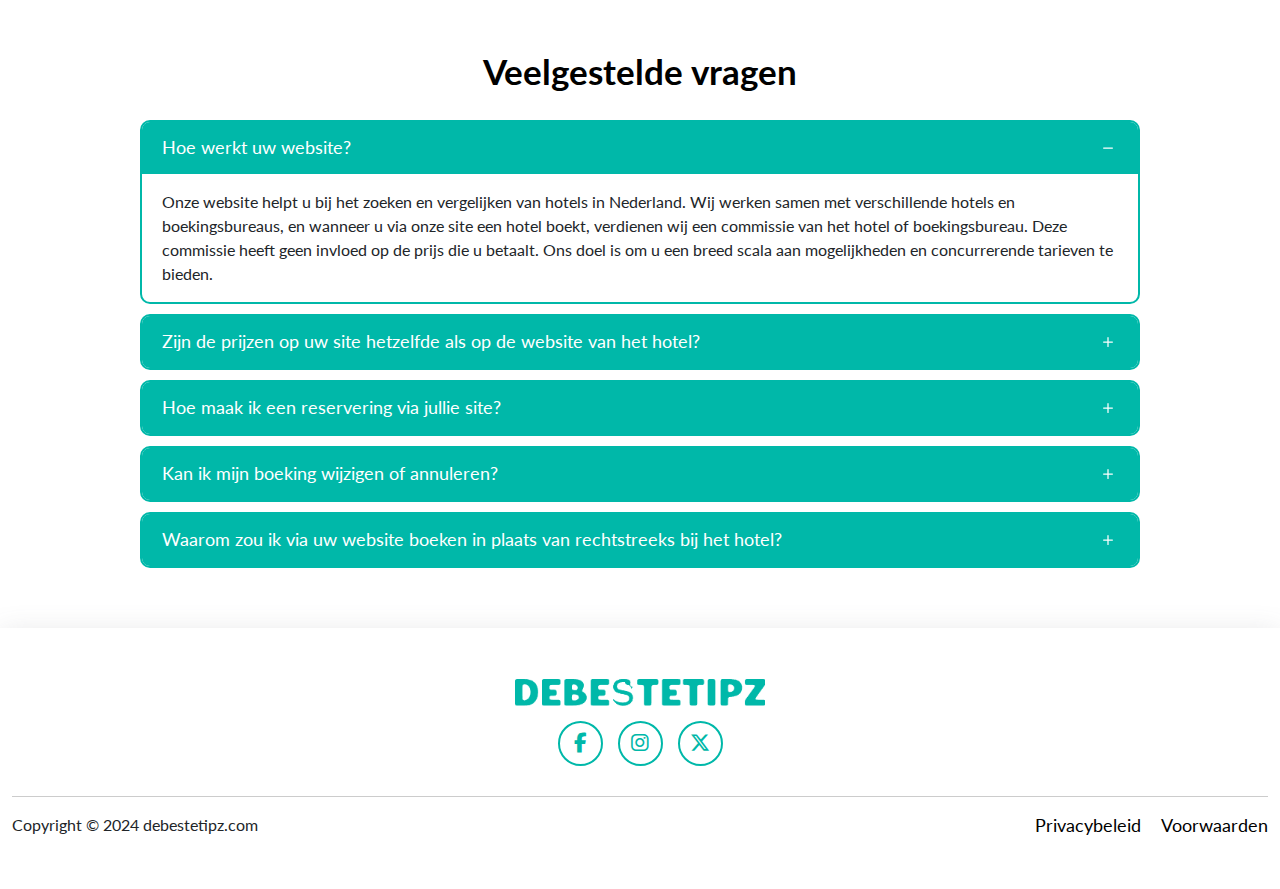
==== commit 1bad7f91: "done" ====
--- a/index.html
+++ b/index.html
@@ -14,13 +14,14 @@
 <body>
 
 	<header>
-		<a href="#" class="logo"><img src="assets/images/logo.png" alt=""></a>
+		<a href="index.html" class="logo"><img src="assets/images/logo.png" alt=""></a>
+                              
 		<nav class="navigation">
 			<ul>
-				<li><a href="#">5 Sterren Hotels</a></li>
-				<li><a href="#">4 Sterren Hotels</a></li>
-				<li><a href="#">3 Sterren Hotels</a></li>
-				<li><a href="#">Gidsen</a></li>
+				<li><a href="5-star-hotels.html">5 Sterren Hotels</a></li>
+				<li><a href="4-star-hotels.html">4 Sterren Hotels</a></li>
+				<li><a href="3-star-hotels.html">3 Sterren Hotels</a></li>
+				<li><a href="guides.html">Gidsen</a></li>
 			
 
 			</ul>
@@ -70,21 +71,21 @@
         <div class="container">
             <div class="link-box">
                 <div class="row">
-                    <div class="col-md-6">
+                    <div class="col-md-6 first-step">
                         <div class="link-wrap">
-                            <a href="#">
-                                <img src="assets/images/hero-banner.jpg" alt="">
+                            <a href="5-star-hotels.html">
+                                <img src="assets/images/link-card-1.jpg" alt="">
                                 <h5>
                                     5-sterrenhotels
                                 </h5>
                             </a>
                         </div>
                     </div>
-                    <div class="col-md-6">
+                    <div class="col-md-6 first-step">
                         <div class="link-right">
                         <div class="link-wrap link-card-2">
-                            <a href="#">
-                                <img src="assets/images/hero-banner.jpg" alt="">
+                            <a href="4-star-hotels.html">
+                                <img src="assets/images/link-card-2.jpg" alt="">
                                 <h5>
                                     4-sterrenhotels
                                 </h5>
@@ -93,8 +94,8 @@
                         <div class="row">
                             <div class="col-md-6">
                                 <div class="link-wrap link-card-2">
-                                    <a href="#">
-                                        <img src="assets/images/hero-banner.jpg" alt="">
+                                    <a href="3-star-hotels.html">
+                                        <img src="assets/images/link-card-3.jpg" alt="">
                                         <h5>
                                             3-sterrenhotels
                                         </h5>
@@ -103,8 +104,8 @@
                             </div>
                             <div class="col-md-6">
                                 <div class="link-wrap link-card-2">
-                                    <a href="#">
-                                        <img src="assets/images/hero-banner.jpg" alt="">
+                                    <a href="guides.html">
+                                        <img src="assets/images/link-card-4.jpeg" alt="">
                                         <h5>
                                             Gidsen
                                         </h5>
@@ -125,12 +126,12 @@
                     <div class="col-md-6">
                         <div class="recommended-wrap">
                             <div class="recommended-img">
-                                <a href="#" target="_blank">
+                                <a href="https://www.pulitzeramsterdam.com/?gad_source=1&gclid=CjwKCAjw2dG1BhB4EiwA998cqMHU60-NoUskH4KvLdHpk0kS5Ay4_CMZupny4gi8g19tnQtEa6As3hoCivMQAvD_BwE" target="_blank">
                                     <img src="assets/images/Recommended-Card-1.jpg" alt="">
                                 </a>
                             </div>
                             <div class="recommended-text">
-                               <a href="#" target="_blank">
+                               <a href="https://www.pulitzeramsterdam.com/?gad_source=1&gclid=CjwKCAjw2dG1BhB4EiwA998cqMHU60-NoUskH4KvLdHpk0kS5Ay4_CMZupny4gi8g19tnQtEa6As3hoCivMQAvD_BwE" target="_blank">
                                 <h3>
                                     Pulitzer Amsterdam
                                 </h3>
@@ -165,7 +166,13 @@
                                 Dit hotel biedt een perfecte mix van historie
                                 en luxe.
                                </p>
-                               <a class="morelesss-button" href="javascript:void(0)">Read more</a>
+
+                               <div class="visit-btns">
+                                <a href="https://www.pulitzeramsterdam.com/?gad_source=1&gclid=CjwKCAjw2dG1BhB4EiwA998cqMHU60-NoUskH4KvLdHpk0kS5Ay4_CMZupny4gi8g19tnQtEa6As3hoCivMQAvD_BwE" target="_blank">Bezoek website</a>
+                               <a class="morelesss-button" href="javascript:void(0)">lees meer</a>
+
+                               </div>
+
                             </div>
                         </div>
                     </div>
@@ -173,12 +180,12 @@
                     <div class="col-md-6">
                         <div class="recommended-wrap">
                             <div class="recommended-img">
-                                <a href="#" target="_blank">
-                                    <img src="assets/images/Recommended-Card-1.jpg" alt="">
+                                <a href="https://hotelcasa.nl/nl/?gad_source=1&gclid=CjwKCAjw2dG1BhB4EiwA998cqF2vMOeXEWlQm2g0wWcRHFyyPII5OEUOdTOWQAExQPUw7ozRaknKsBoCNgkQAvD_BwE" target="_blank">
+                                    <img src="assets/images/Recommended-Card-2.jpg" alt="">
                                 </a>
                             </div>
                             <div class="recommended-text">
-                               <a href="#" target="_blank">
+                               <a href="https://hotelcasa.nl/nl/?gad_source=1&gclid=CjwKCAjw2dG1BhB4EiwA998cqF2vMOeXEWlQm2g0wWcRHFyyPII5OEUOdTOWQAExQPUw7ozRaknKsBoCNgkQAvD_BwE" target="_blank">
                                 <h3>
                                     Hotel Casa Amsterdam
                                 </h3>
@@ -213,7 +220,11 @@
                                 reizigers die op zoek zijn naar een hippe en
                                 comfortabele verblijfservaring.
                                </p>
-                               <a class="morelesss-button" href="javascript:void(0)">Read more</a>
+                              <div class="visit-btns">
+                                <a href="https://hotelcasa.nl/nl/?gad_source=1&gclid=CjwKCAjw2dG1BhB4EiwA998cqF2vMOeXEWlQm2g0wWcRHFyyPII5OEUOdTOWQAExQPUw7ozRaknKsBoCNgkQAvD_BwE" target="_blank">Bezoek website</a>
+                               <a class="morelesss-button" href="javascript:void(0)">lees meer</a>
+
+                               </div>
                             </div>
                         </div>
                     </div>
@@ -253,11 +264,11 @@
                     </div>
                     <div class="services-container">
                         <div class="service-image">
-                            <img src="assets/images/hero-banner.jpg" alt="Spa - Beauty & Health" class="service-img active">
-                            <img src="assets/images/Recommended-Card-1.jpg" alt="Restaurant" class="service-img">
-                            <img src="assets/images/hero-banner.jpg" alt="Conference Room" class="service-img">
-                            <img src="assets/images/hero-banner.jpg" alt="Swimming Pool" class="service-img">
-                            <img src="assets/images/Recommended-Card-1.jpg" alt="Restaurant" class="service-img">
+                            <img src="assets/images/tab-img-1.jpg" alt="Spa - Beauty & Health" class="service-img active">
+                            <img src="assets/images/tab-img-2.jpg" alt="Restaurant" class="service-img">
+                            <img src="assets/images/tab-img-3.jpg" alt="Conference Room" class="service-img">
+                            <img src="assets/images/tab-img-4.jpg" alt="Swimming Pool" class="service-img">
+                            <img src="assets/images/tab-img-5.avif" alt="Restaurant" class="service-img">
                         </div>
                         <div class="service-tabs">
                             <div class="service-item active" data-target="0">
@@ -439,13 +450,13 @@
                 <div class="footer-links">
                     <ul>
                         <li>
-                            <a href="#">
+                            <a href="privacy-policy.html">
                                 Privacybeleid
                             </a>
                         </li>
                         <li>
-                            <a href="#">
-                                Algemene voorwaarden
+                            <a href="term-and-conditions.html">
+                                Voorwaarden
                             </a>
                         </li>
                     </ul>
--- a/assets/css/style.css
+++ b/assets/css/style.css
@@ -104,31 +104,33 @@
     text-decoration: none;
     color: #fff;
     letter-spacing: 2px;
-    font-size: 18px;
+    font-size: 1.125rem;
     font-weight: 500;
     transition: all 0.3s linear;
     display: block;
     border-bottom: 2px solid transparent;
 
 }
-
+header nav ul li a:hover, header nav ul li a.active{
+    color: #00b8a9;
+}
 header nav ul li a:hover,
 header nav ul li a.active
 {
-    border-bottom: 2px solid #fff;
+    border-bottom: 2px solid #00b8a9;
 }
 header.sticky ul li a:hover,
 header.sticky ul li a.active{
-    border-color: #000;
+    border-color: #00b8a9;
 }
 .menuToggle
 {
     position: absolute;
-    top: 5px;
-    right: 100px;
+    /* top: 5px; */
+    right: 40px;
     width: 50px;
     height: 50px;
-    background: #000 url(https://frezaeistudio.ir/wp-content/uploads/2020/12/toggle.png);
+    background:  url(../images/menu.png);
     z-index: 2;
     background-size: 30px;
     background-repeat: no-repeat;
@@ -139,18 +141,17 @@
 }
 header.sticky .menuToggle
 {
-    filter: invert(1);
-
+    /* filter: invert(1); */
 }
 .menuToggle.active
 {
-    background: #000 url(https://frezaeistudio.ir/wp-content/uploads/2020/12/close.png);
+    background: url(../images/close.png);
     z-index: 3;
     background-size: 25px;
     background-repeat: no-repeat;
     background-position: center;
     cursor: pointer;
-    filter: invert(1);
+    /* filter: invert(1); */
     
 }
 /* header section css end */
@@ -189,33 +190,40 @@
 }
 
 .banner-text h1 {
-    font-size: 50px;
+    font-size: 3.125rem;
     color: #fff;
     font-weight: 700;
     text-align: center;
 }
 .banner-text p {
     color: #fff;
-    font-size: 20px;
+    font-size: 1.25rem;
     margin-bottom: 0;
     text-align: center;
 }
 .top-text p {
-    font-size: 18px;
+    font-size: 1.125rem;
     color: #1f1f1f;
 }
 .moretext {
     display: none;
   }
-  a.moreless-button, a.morelesss-button {
+  a.moreless-button, a.morelesss-button, .visit-btns a {
     padding: 10px 30px;
     background-color: #00b8a9;
     display: inline-block;
     color: #fff;
-    font-size: 16px;
+    font-size: 1rem;
     font-weight: 500;
     text-transform: uppercase;
     border: 1px solid #00b8a9;
+    transition: all 0.3s linear;
+
+}
+
+a.moreless-button:hover, .visit-btns a:hover{
+ background-color: transparent;
+ color: #00b8a9;   
 }
 /* banner section css end */
 
@@ -231,6 +239,23 @@
     -ms-transition: all 0.3s linear;
     -o-transition: all 0.3s linear;
 }
+.link-wrap a {
+    position: relative;
+    display: inline-block;
+    height: 100%;
+    width: 100%;
+}
+
+.link-wrap a::before{
+    content: '';
+    position: absolute;
+    top: 0;
+    left: 0;
+    height: 100%;
+    width: 100%;
+    background-color: #000;
+    opacity: 0.4;
+}
 .link-wrap img{
     height: 100%;
     width: 100%;
@@ -241,7 +266,7 @@
     bottom: 15px;
     left: 15px;
     margin-bottom: 0;
-    font-size: 25px;
+    font-size: 1.5625rem;
     font-weight: 500;
     color: #fff;
     text-transform: capitalize;
@@ -267,20 +292,27 @@
 /* Recommended  section css start */
 .recommended-img {
     height: 350px;
+    overflow: hidden;
+
+}
+.recommended-img:hover img{
+    transform: scale(1.05);
 }
 .recommended-img img{
     height: 100%;
     width: 100%;
     object-fit: cover;
+    transition: all 0.3s linear;
+
 }
 .recommended-text h3 {
-    font-size: 28px;
+    font-size: 1.75rem;
     font-weight: 600;
     margin-bottom: 10px ;
     color: #000;
 }
 .recommended-text p {
-    font-size: 18px;
+    font-size: 1.125rem;
     color: #1f1f1f;
     margin-bottom: 10px;
 }
@@ -291,7 +323,7 @@
 }
 .recommended-text ul li{
     padding: 2px 0;
-    font-size: 16px;
+    font-size: 1rem;
     color: #1f1f1f;
 }
 .moretextt {
@@ -302,14 +334,40 @@
     background-color: transparent;
     color: #00b8a9;
     border: 1px solid #00b8a9;
+
+}
+a.morelesss-button:hover{
+    color: #fff;
+    background-color: #00b8a9;
+
+}
+.visit-btns{
+    position: absolute;
+    bottom: 20px;
+    display: flex;
+    gap: 10px;
 }
 .recommended-wrap {
     box-shadow: rgba(100, 100, 111, 0.2) 0px 7px 29px 0px;
     border-radius: 8px;
     overflow: hidden;
+    height: 100%;
+    position: relative;
 }
 .recommended-text {
-    padding: 20px;
+    padding: 20px 20px 70px;
+}
+.recommended-sec .col-md-6 {
+    margin: 12px 0;
+}
+.top-text h3 {
+    font-size: 1.875rem;
+    font-weight: 700;
+    color: #000;
+    margin-bottom: 10px;
+}
+.guid-heading{
+    margin-top: 30px;
 }
 /* Recommended  section css end */
 
@@ -363,7 +421,7 @@
     opacity: 0.3;
 }
 .form-heading h3 {
-    font-size: 25px;
+    font-size: 1.5625rem;
     text-align: center;
     color: #fff;
     margin-bottom: 20px;
@@ -421,10 +479,10 @@
 
 .service-item h3 {
     margin: 0;
-    font-size: 20px;
+    font-size: 1.25rem;
 }
 .service-item p {
-    font-size: 14px;
+    font-size: 0.875rem;
     margin-bottom: 0;
     margin-top: 5px;
 }
@@ -448,7 +506,7 @@
     color: #ffff;
 }
 .site-heading h2 {
-    font-size: 35px;
+    font-size: 2.1875rem;
     text-align: center;
     font-weight: 700;
     margin-bottom: 30px;
@@ -491,7 +549,7 @@
 .accordion-button {
     color: #ffffff;
     background-color: #00b8a9;
-    font-size: 18px;
+    font-size: 1.125rem;
 }
 .faq-wrap {
     max-width: 1000px;
@@ -516,13 +574,19 @@
 .social-links ul li a {
     height: 45px;
     width: 45px;
-    font-size: 20px;
+    font-size: 1.25rem;
     display: flex;
     align-items: center;
     justify-content: center;
     border: 2px solid #00b8a9;
     border-radius: 50px;
     color: #00b8a9;
+    transition: all 0.3s linear;
+
+}
+.social-links ul li a:hover{
+    background-color: #00b8a9;
+    color: #fff;
 }
 .site-footer{
     box-shadow: rgba(100, 100, 111, 0.2) 0px 7px 29px 0px;
@@ -534,8 +598,12 @@
 }
 
 .footer-links ul li a {
-    font-size: 18px;
+    font-size: 1.125rem;
     color: #000;
+    transition: all 0.3s linear;
+}
+.footer-links ul li a:hover{
+    color: #00b8a9;
 }
 .copy-right {
     display: flex;
@@ -547,7 +615,38 @@
     
 }
 .copy-right p{
-    font-size: 16px;
+    font-size: 1rem;
     margin-bottom: 0;
 }
-/* footer section css end */+/* footer section css end */
+
+/* sub pages css start */
+section.banner.sub-banner {
+    height: 600px;
+}
+.sub-banner .banner-text h1 {
+    font-size: 2.8125rem;
+    margin-bottom: 0;
+}
+.privacy-wrap p{
+    font-size: 1rem;
+    color: #1f1f1f;
+    margin-bottom: 10px;
+}
+.privacy-wrap p strong{
+    color: #000;
+}
+.privacy-wrap ul{
+    list-style: disc;
+    padding-left: 20px;
+    margin: 10px 0;
+}
+.privacy-wrap ul li{
+font-size: 1rem;
+color: #1f1f1f;
+padding: 2px 0;
+}
+.privacy-wrap{
+    padding: 20px 0;
+}
+/* sub pages css end */--- a/assets/css/media.css
+++ b/assets/css/media.css
@@ -1,9 +1,47 @@
+@media (max-width:1200px){
+html{
+    font-size: 15px;
+}
+header {
+    padding: 30px 40px;
+}
+header.sticky {
+    padding: 20px 40px;
+}
+.banner {
+    height: 65vh;
+}
+.banner-text h1 {
+    font-size: 3rem;
+}
+.recommended-img {
+    height: 300px;
+}
+header ul li a {
+    padding: 0 10px;
+}
+section.banner.sub-banner {
+    height: 470px;
+}
+.sub-banner .banner-text h1 {
+    font-size: 2.5125rem;
+}
+}
+
+
+
+
+
+
+
+
+
 
 @media (max-width: 991px)
 {
     header
     {
-        padding: 5px 100px;
+        padding: 20px 40px;
         background: #fff;
     }
     header .logo
@@ -13,19 +51,19 @@
     .menuToggle
     { 
         display: block;
-        filter: invert(1);
+        /* filter: invert(1); */
     }
     header nav
     {
         /*display: none;*/
         position: absolute;
-        top: 50px;
+        top: 0px;
         left: -100%;
         width: 100%;
         height: 100vh;
         background: #fff;
         transition: .6s;
-
+        padding-top: 70px;
     }
     header ul li a
     {
@@ -45,6 +83,106 @@
     {
         border-bottom: 1px solid rgba(0,0,0,0.2);
     }
+    header ul li a {
+        padding: 10px 0px;
+    }
+    .services-container {
+        flex-direction: column-reverse;
+    }
+    .service-image {
+        flex: auto;
+        height: 400px;
+        margin-right: 0;
+        margin-top: 20px;
+    }
+}
+@media(max-width:850px){
+    .menuToggle {
+        background-size: 27px;
+    }
+    .menuToggle.active {
+        background-size: 20px;
+    }
+    .banner {
+        height: 60vh;
+    }
+    .banner-wrap {
+        padding-top: 50px;
+    }
+    .first-step{
+        width: 100%;
+        margin-bottom: 15px;
+    }
+    .link-wrap {
+        height: 350px;
+
+    }
+    .link-card-2 {
+        margin: 12px 0;
+    }
+    .recommended-sec .col-md-6 {
+        width: 100%;
+    }
 }
 
+@media(max-width:767px){
+    html{
+        font-size: 14px;
+    }
+    header, header.sticky  {
+        padding: 20px 20px;
+        background: #fff;
+    }
+    .menuToggle {
+        right: 20px;
+    }
+    .accordion-button::after {
+        width: 2rem;
+        height: 2rem;
+        background-size: 2rem;
+    }
+    section.banner.sub-banner {
+        height: 450px;
+    }
+}
 
+@media(max-width:575px){
+    .link-wrap {
+        height: 300px;
+    }
+    .copy-right {
+        flex-direction: column-reverse;
+    }
+    .footer-links {
+        margin-bottom: 10px;
+    }
+    .service-image {
+        height: 350px;
+    }
+}
+
+@media(max-width:375px){
+    .banner {
+        height: 55vh;
+    }
+    .banner-text h1 {
+        font-size: 2.8rem;
+    }
+    .link-wrap, .recommended-img {
+        height: 250px;
+    }
+    .recommended-text {
+        padding: 15px 15px 15px;
+    }
+    .visit-btns {
+        position: inherit;
+        flex-direction: column;
+        text-align: center;
+    }
+    .service-image {
+        height: 300px;
+    }
+    section.banner.sub-banner {
+        height: 420px;
+    }
+}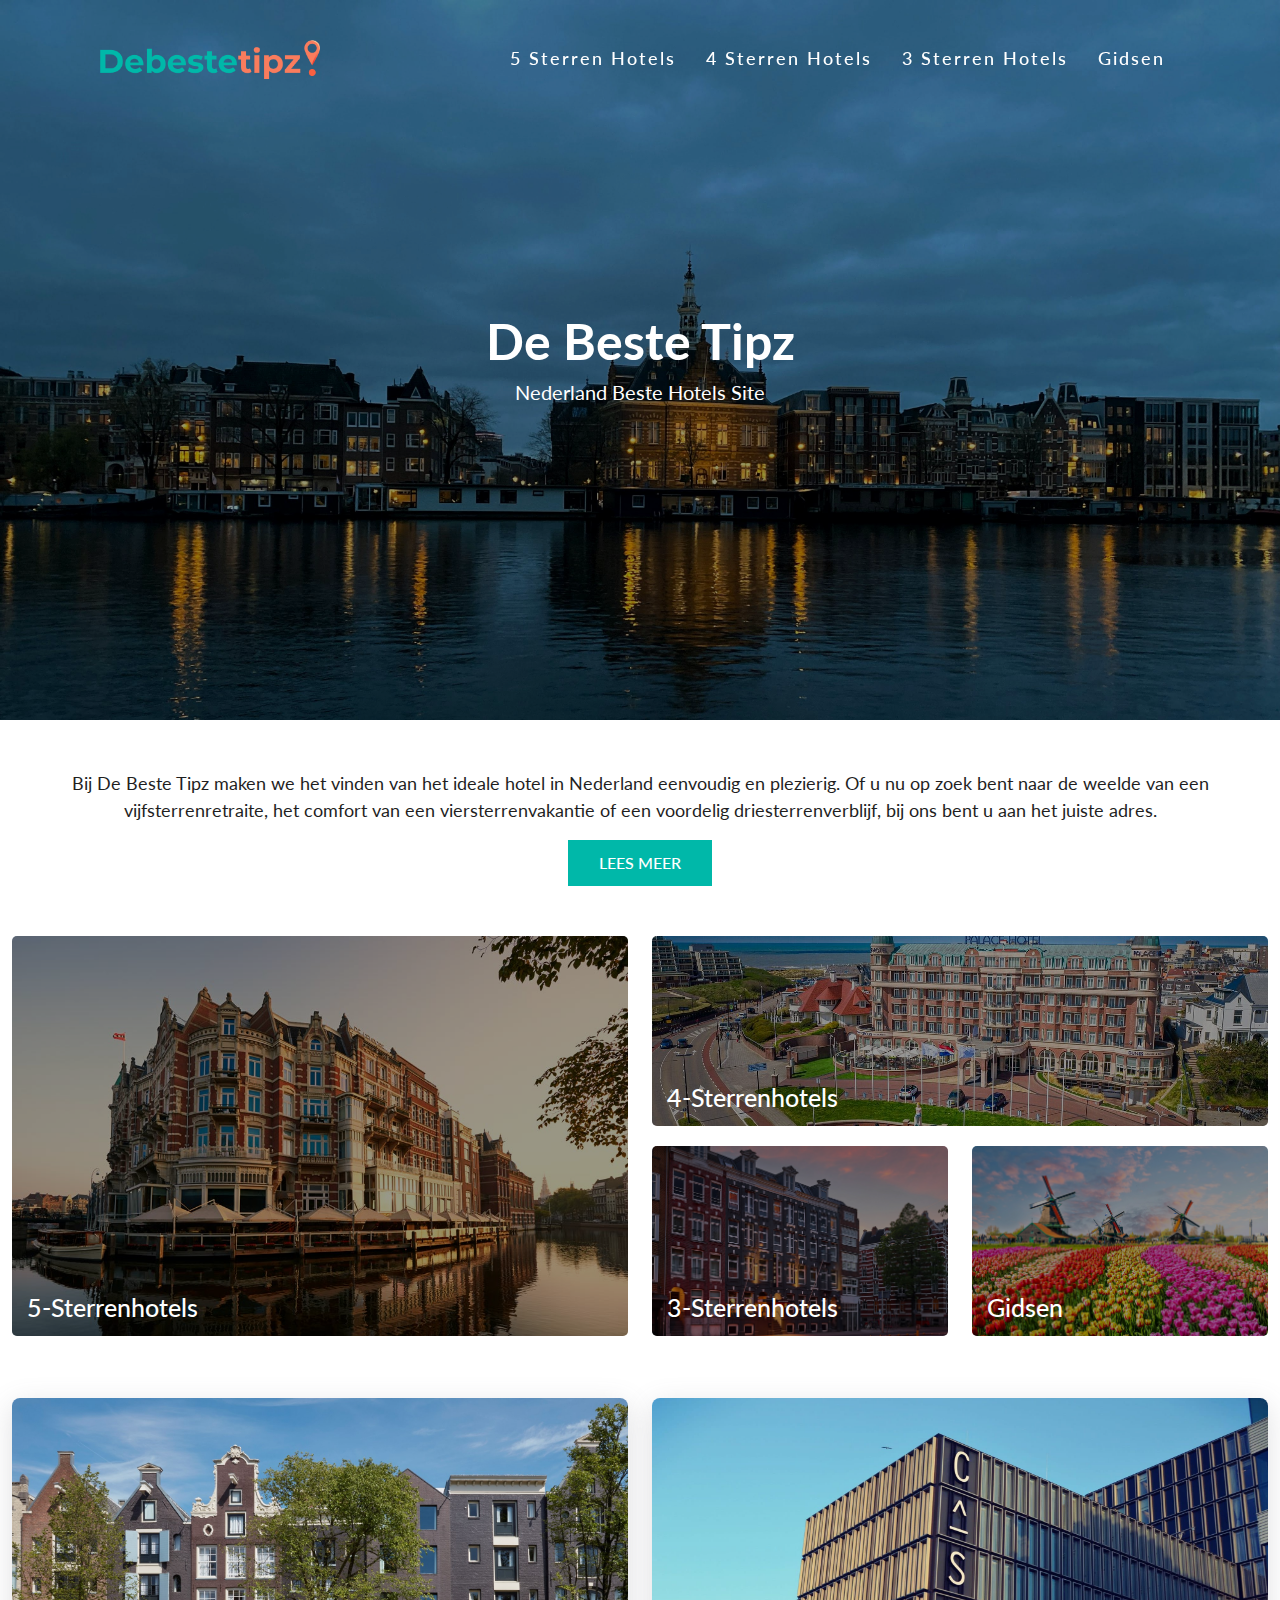
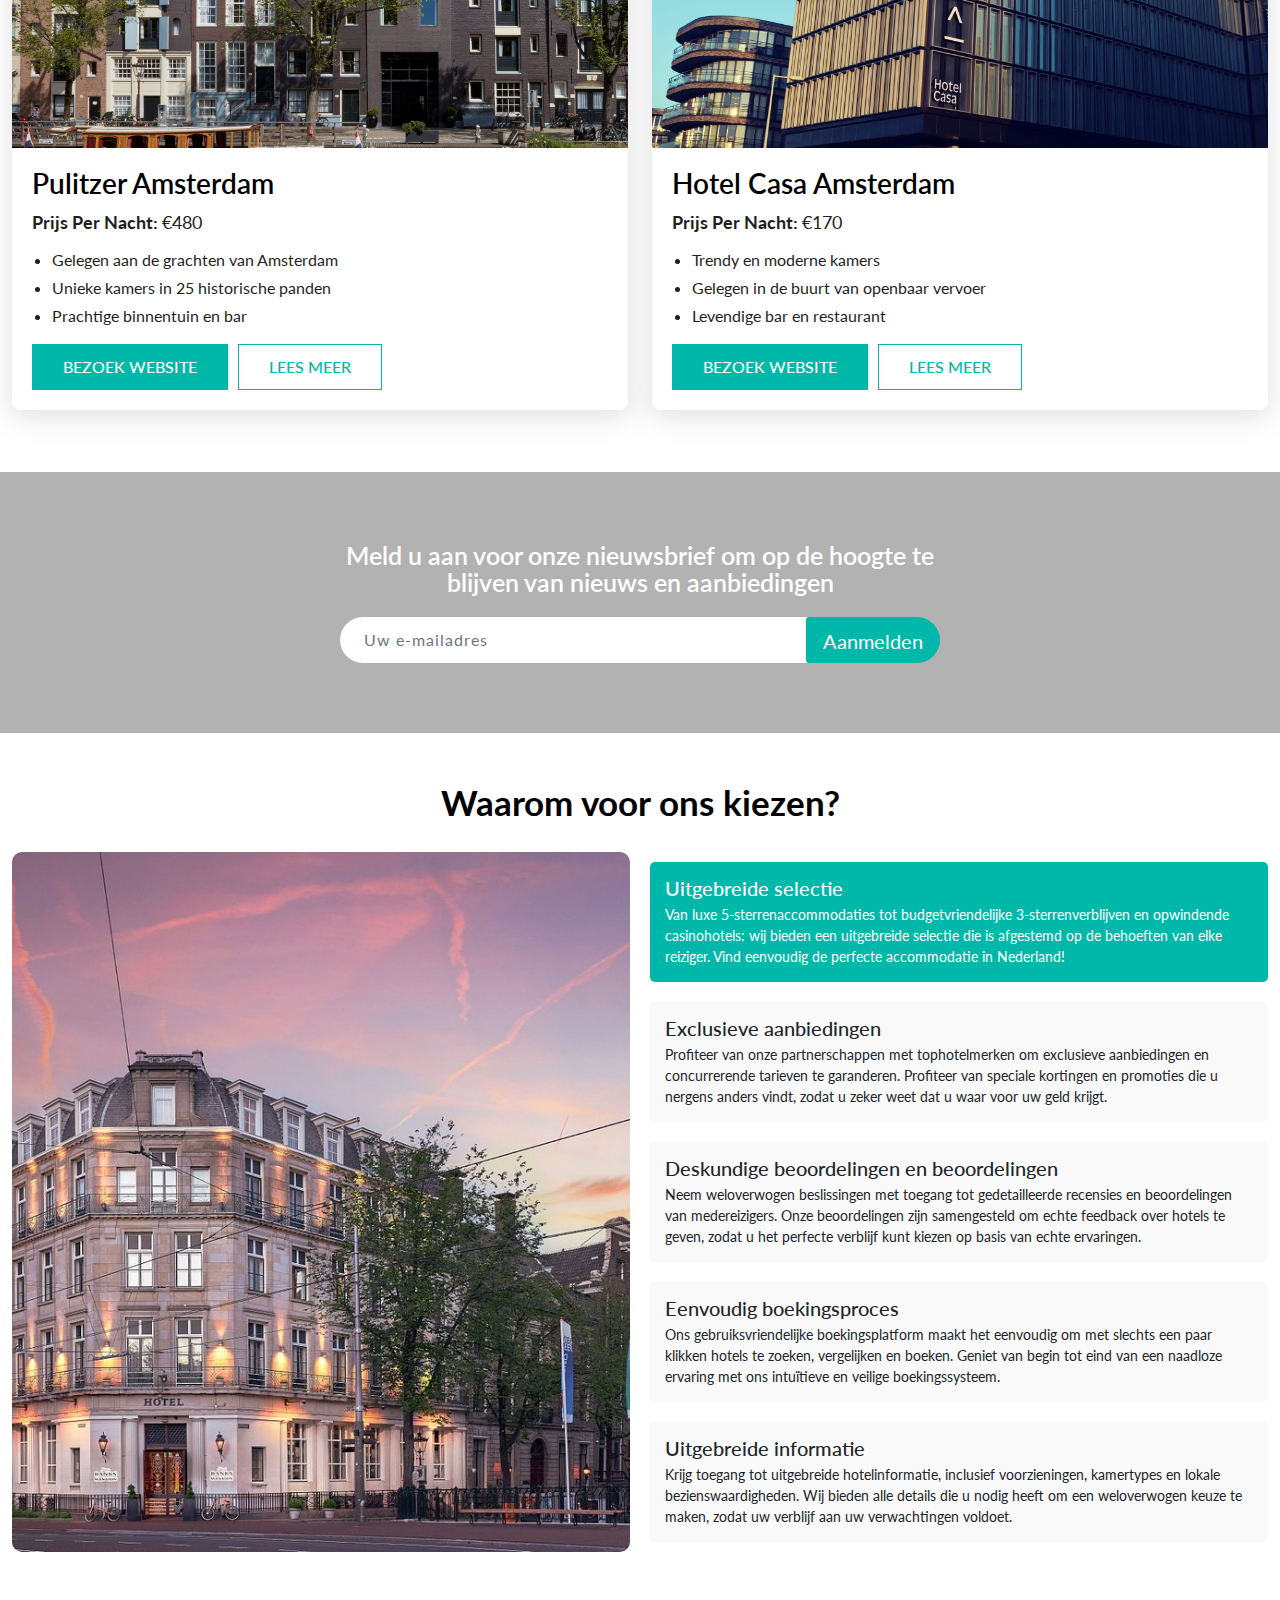
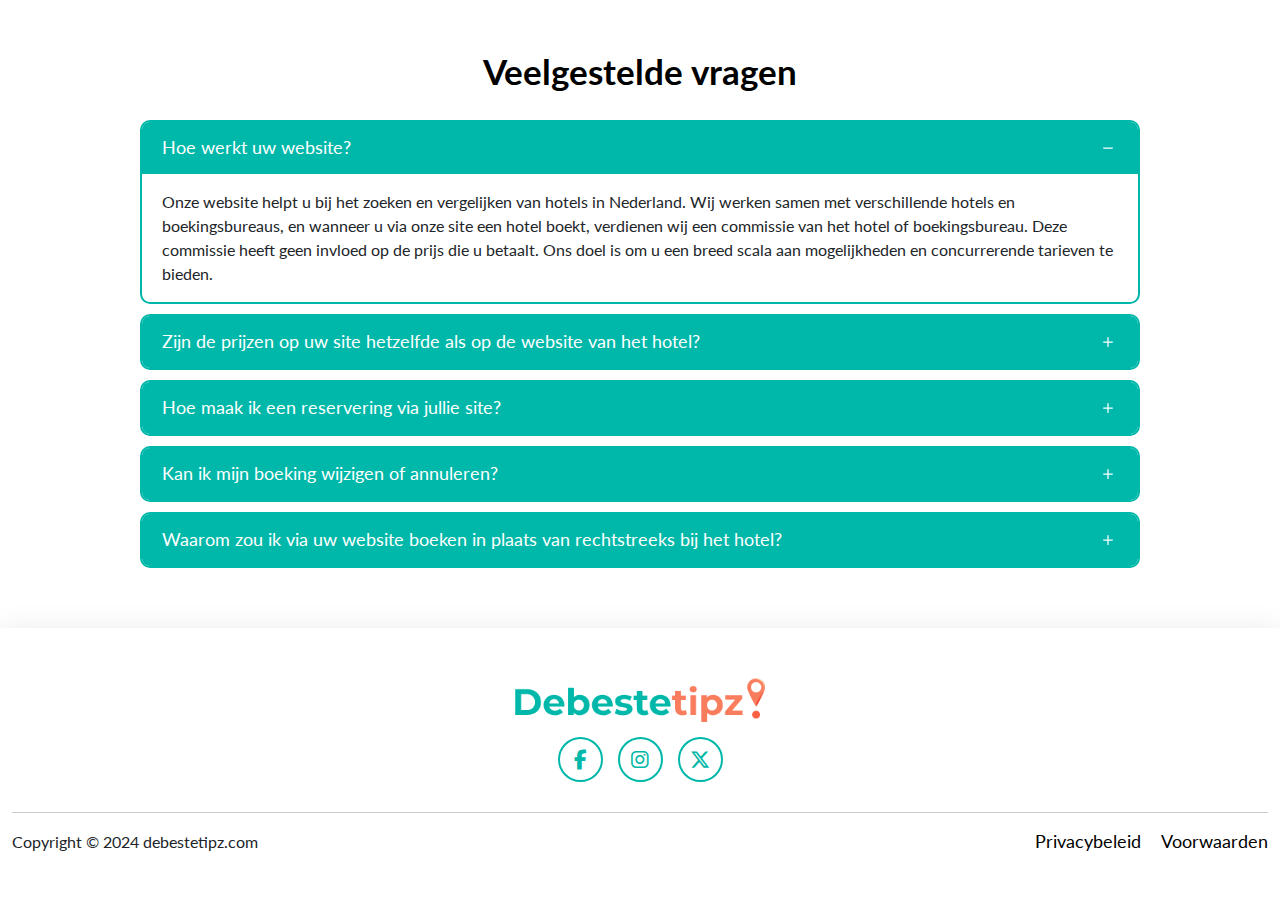
==== commit f0ceee90: "done" ====
--- a/index.html
+++ b/index.html
@@ -244,9 +244,9 @@
                     </h3>
                 </div>
                 <div class="input-group">
-                  <input type="text" class="form-control input-lg" placeholder="Your eamil address">
+                  <input type="text" class="form-control input-lg" placeholder="Uw e-mailadres">
                   <span class="input-group-btn">
-                    <button class="btn btn-success btn-lg" type="submit" >Subscribe</button>
+                    <button class="btn btn-success btn-lg" type="submit" >Aanmelden</button>
                   </span>
                 </div>
               </form>
--- a/assets/css/style.css
+++ b/assets/css/style.css
@@ -82,7 +82,7 @@
     color: #000;
 }
 a.logo img {
-    max-width: 200px;
+    max-width: 220px;
 }
 header ul
 {
@@ -139,10 +139,7 @@
     transition: .6s;
     display: none;
 }
-header.sticky .menuToggle
-{
-    /* filter: invert(1); */
-}
+
 .menuToggle.active
 {
     background: url(../images/close.png);
@@ -151,7 +148,6 @@
     background-repeat: no-repeat;
     background-position: center;
     cursor: pointer;
-    /* filter: invert(1); */
     
 }
 /* header section css end */
@@ -629,7 +625,7 @@
     margin-bottom: 0;
 }
 .privacy-wrap p{
-    font-size: 1rem;
+    font-size: 1.125rem;
     color: #1f1f1f;
     margin-bottom: 10px;
 }
--- a/assets/css/media.css
+++ b/assets/css/media.css
@@ -159,6 +159,9 @@
     .service-image {
         height: 350px;
     }
+    a.logo img {
+        max-width: 190px;
+    }
 }
 
 @media(max-width:375px){
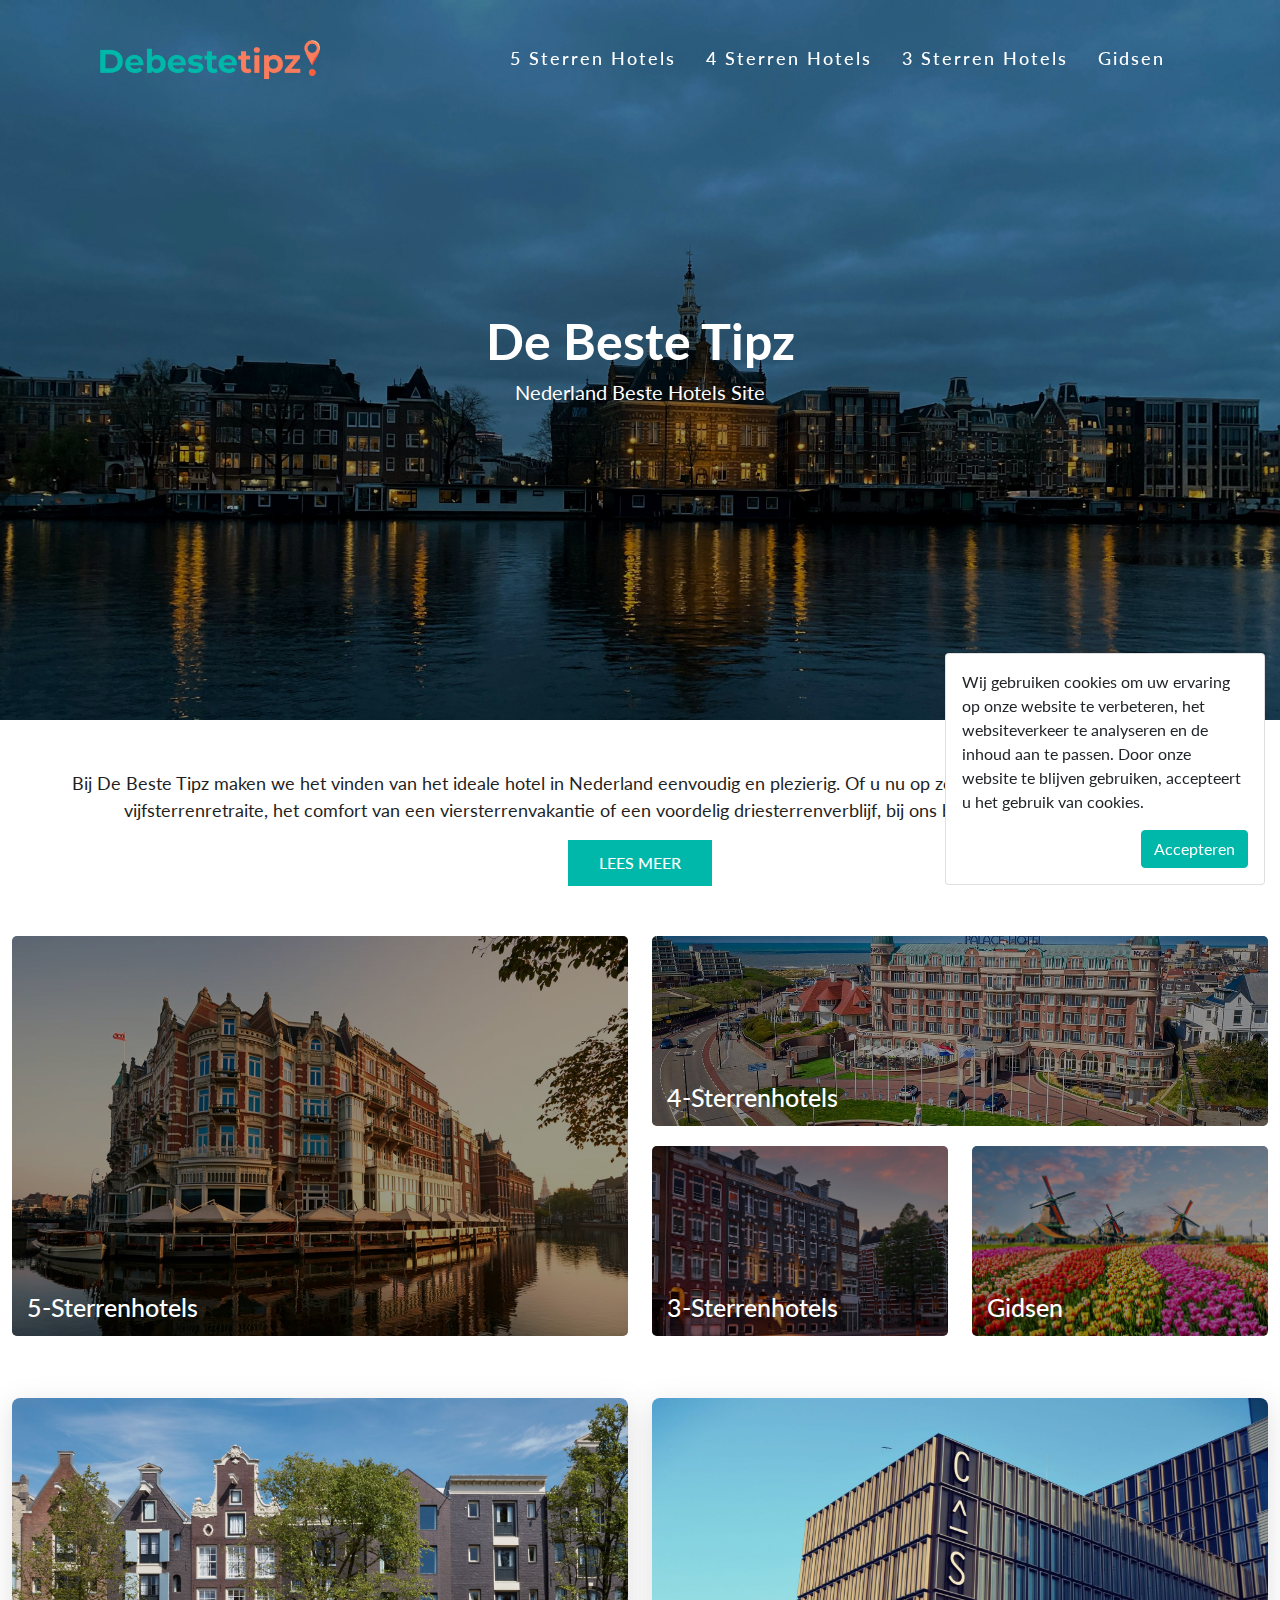
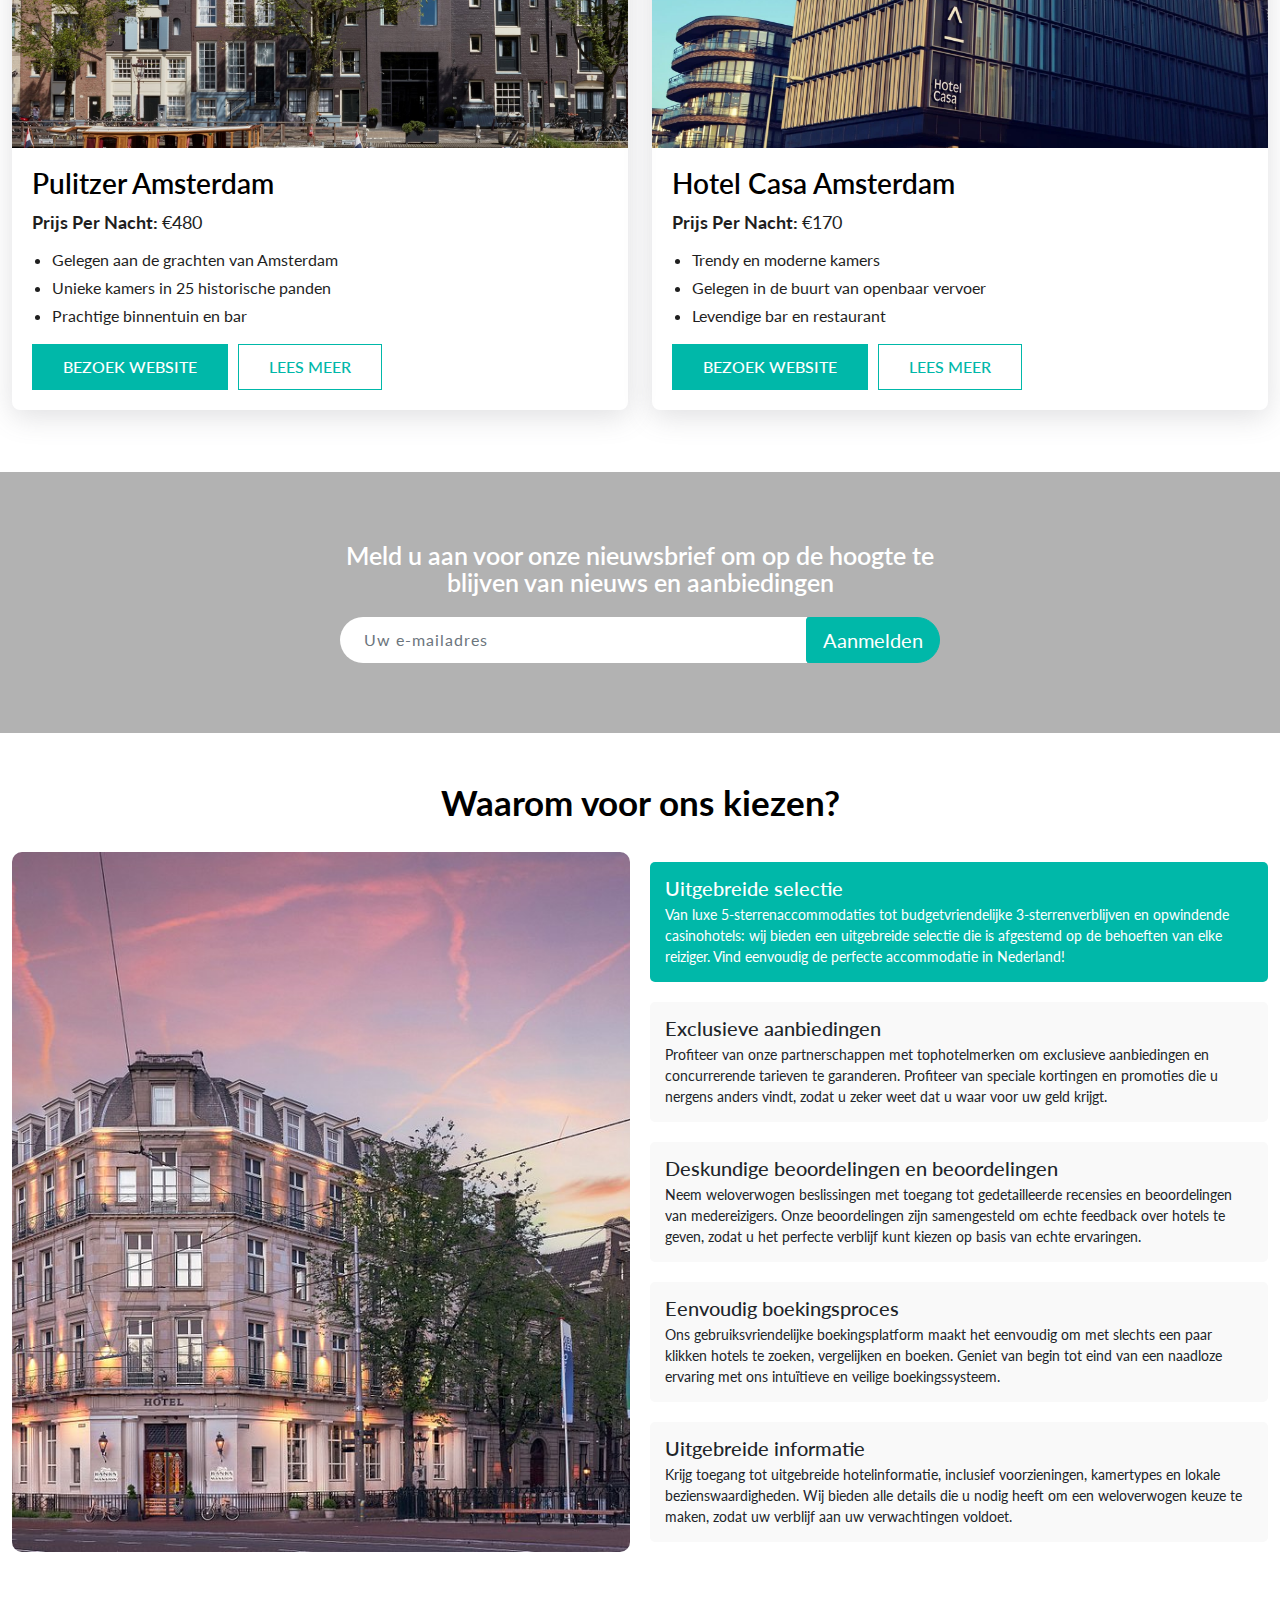
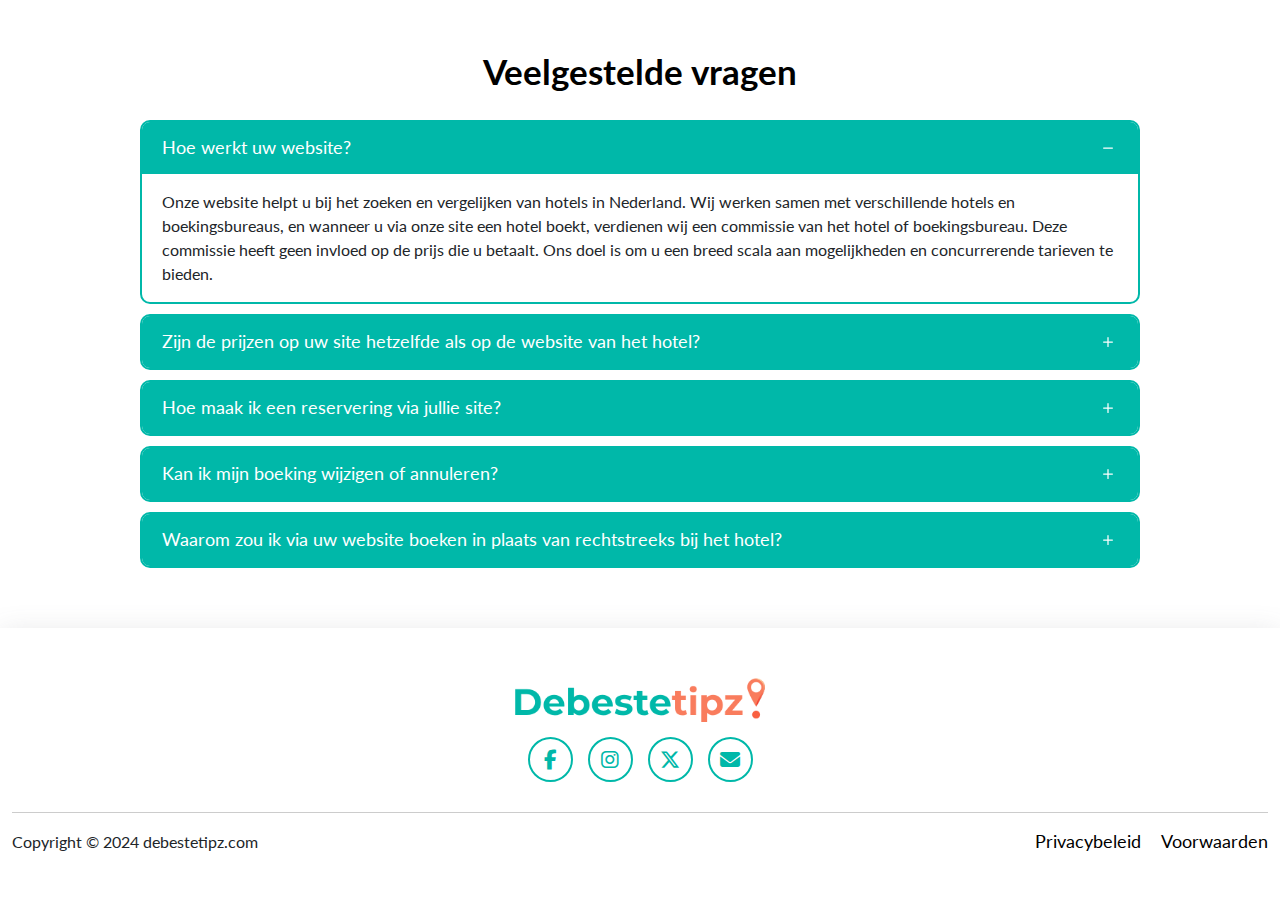
==== commit aae29df1: "done" ====
--- a/index.html
+++ b/index.html
@@ -1,5 +1,5 @@
 <!DOCTYPE html>
-<html lang="en">
+<html lang="nl">
 <head>
     <meta charset="UTF-8">
     <meta name="viewport" content="width=device-width, initial-scale=1.0">
@@ -440,6 +440,11 @@
                                 <i class="fa-brands fa-x-twitter"></i>
                             </a>
                         </li>
+                        <li>
+                            <a href="mailto:info@debestetipz.com">
+                                <i class="fa-solid fa-envelope"></i>
+                            </a>
+                        </li>
                     </ul>
                 </div>
             </div>
@@ -465,6 +470,18 @@
         </div>
     </div>
 
+
+    <div class="card cookie-alert">
+        <div class="card-body">
+        
+          <p class="card-text">Wij gebruiken cookies om uw ervaring op onze website te verbeteren, het websiteverkeer te
+            analyseren en de inhoud aan te passen. Door onze website te blijven gebruiken, accepteert
+            u het gebruik van cookies.</p>
+          <div class="btn-toolbar justify-content-end">
+            <a href="#" class="btn btn-primary accept-cookies">Accepteren</a>
+          </div>
+        </div>
+      </div>
 
 
      <script src="assets/js/jquery-3.7.1.min.js"></script>
@@ -490,6 +507,49 @@
     });
     
     </script>
+    <script>
+        (function () {
+    "use strict";
+
+    var cookieAlert = document.querySelector(".cookie-alert");
+    var acceptCookies = document.querySelector(".accept-cookies");
+
+    cookieAlert.offsetHeight; // Force browser to trigger reflow (https://stackoverflow.com/a/39451131)
+
+    if (!getCookie("acceptCookies")) {
+        cookieAlert.classList.add("show");
+    }
+
+    acceptCookies.addEventListener("click", function () {
+        setCookie("acceptCookies", true, 60);
+        cookieAlert.classList.remove("show");
+    });
+})();
+
+// Cookie functions stolen from w3schools
+function setCookie(cname, cvalue, exdays) {
+    var d = new Date();
+    d.setTime(d.getTime() + (exdays * 24 * 60 * 60 * 1000));
+    var expires = "expires=" + d.toUTCString();
+    document.cookie = cname + "=" + cvalue + ";" + expires + ";path=/";
+}
+
+function getCookie(cname) {
+    var name = cname + "=";
+    var decodedCookie = decodeURIComponent(document.cookie);
+    var ca = decodedCookie.split(';');
+    for (var i = 0; i < ca.length; i++) {
+        var c = ca[i];
+        while (c.charAt(0) === ' ') {
+            c = c.substring(1);
+        }
+        if (c.indexOf(name) === 0) {
+            return c.substring(name.length, c.length);
+        }
+    }
+    return "";
+}
+    </script>
 
 </body>
 </html>--- a/assets/css/style.css
+++ b/assets/css/style.css
@@ -397,6 +397,13 @@
   background:#00b8a9;
   border-color:#00b8a9;
   height:46.5px;
+  display: flex;
+  align-items: center;
+  justify-content: center;
+}
+.form-subscribe .btn:hover{
+    background-color: #f97c5d;
+    border-color: #f97c5d;
 }
 .news-letter{
     background-image: url(https://i.ibb.co/JRrHmhv/shanghai.jpg);
@@ -645,4 +652,32 @@
 .privacy-wrap{
     padding: 20px 0;
 }
-/* sub pages css end */+/* sub pages css end */
+
+.cookie-alert {
+    position: fixed;
+    bottom: 15px;
+    right: 15px;
+    width: 320px;
+    margin: 0 !important;
+    z-index: 999;
+    opacity: 0;
+    transform: translateY(100%);
+    transition: all 500ms ease-out;
+  }
+  
+  .cookie-alert.show {
+    opacity: 1;
+    transform: translateY(0%);
+    transition-delay: 1000ms;
+  }
+
+  .cookie-alert .btn-primary {
+    color: #fff;
+    background-color: #00b8a9;
+    border-color: #00b8a9;
+}
+.cookie-alert .btn-primary:hover{
+    background-color: transparent;
+    color: #00b8a9;
+}--- a/assets/css/media.css
+++ b/assets/css/media.css
@@ -162,6 +162,11 @@
     a.logo img {
         max-width: 190px;
     }
+    .link-wrap h5 {
+        left: 0;
+        width: 100%;
+        text-align: center;
+    }
 }
 
 @media(max-width:375px){
@@ -188,4 +193,8 @@
     section.banner.sub-banner {
         height: 420px;
     }
+    .cookie-alert {
+        right: 10px;
+        width: 300px;
+    }
 }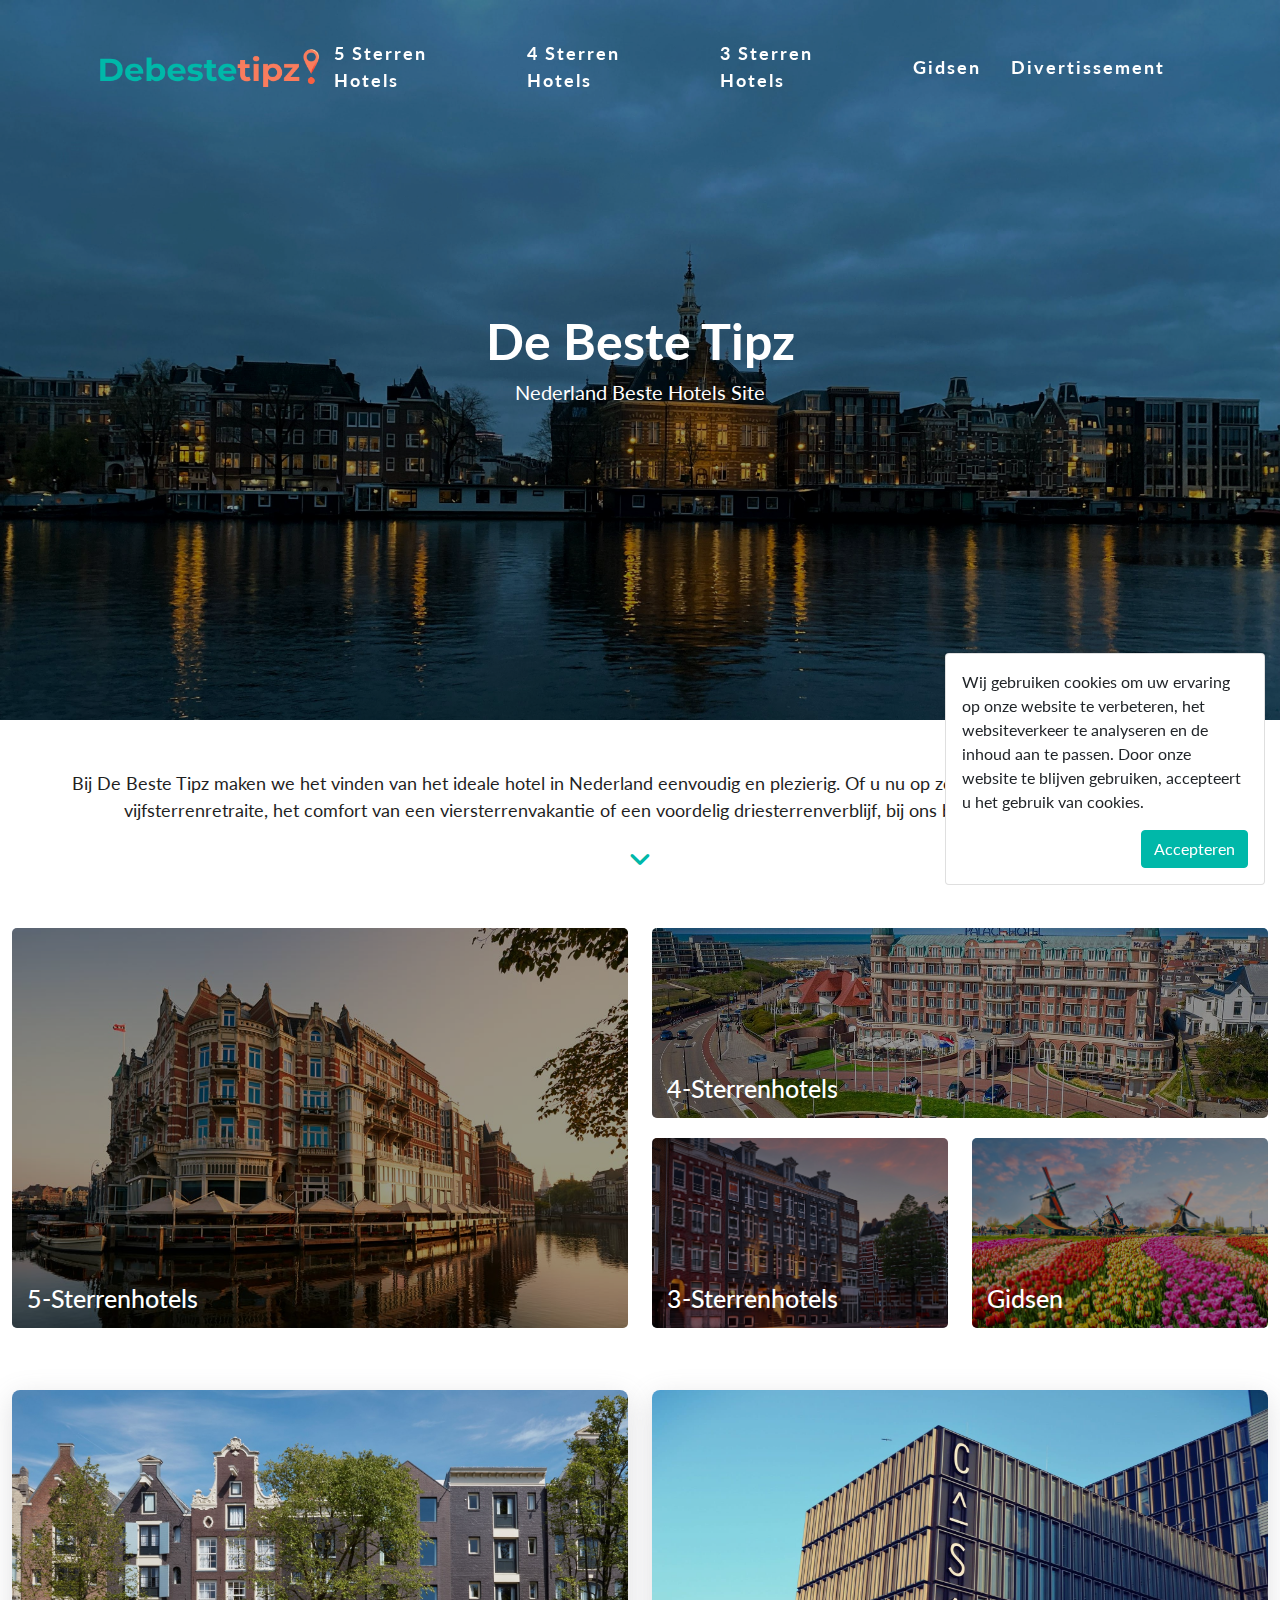
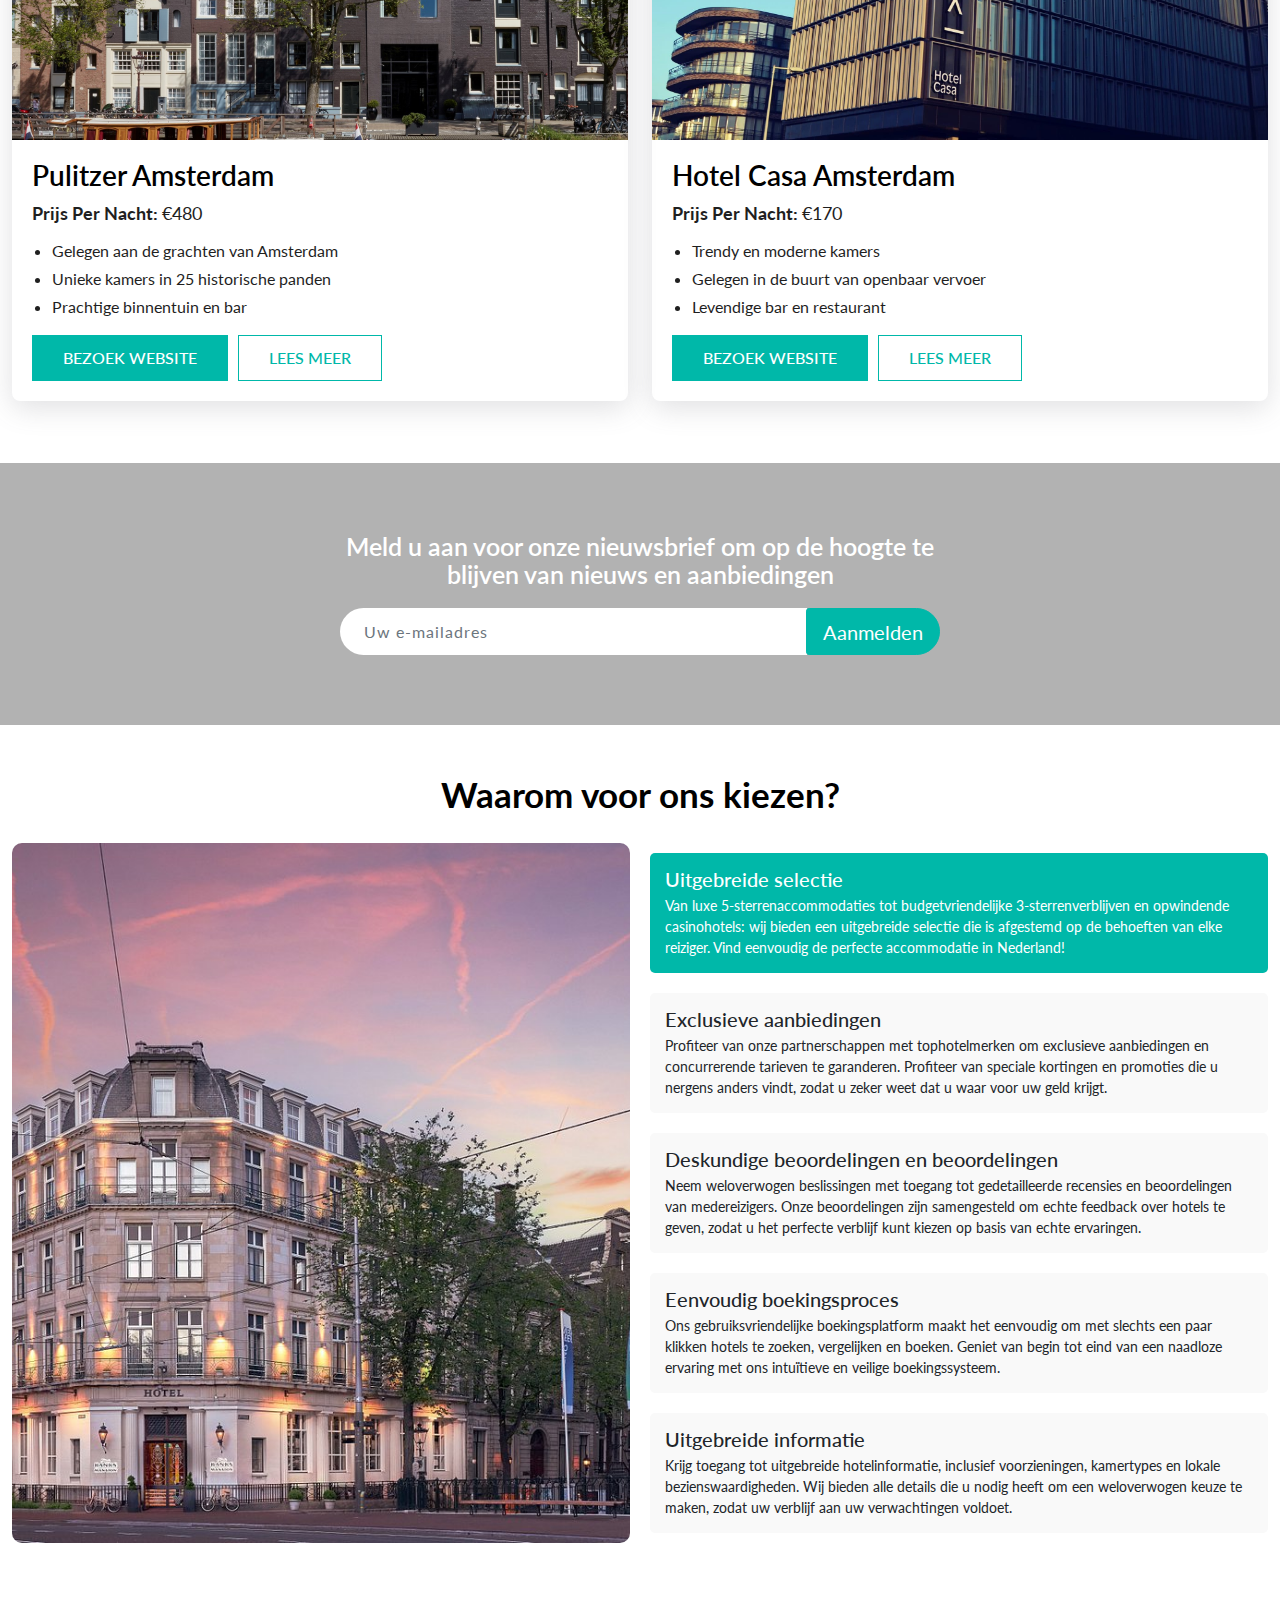
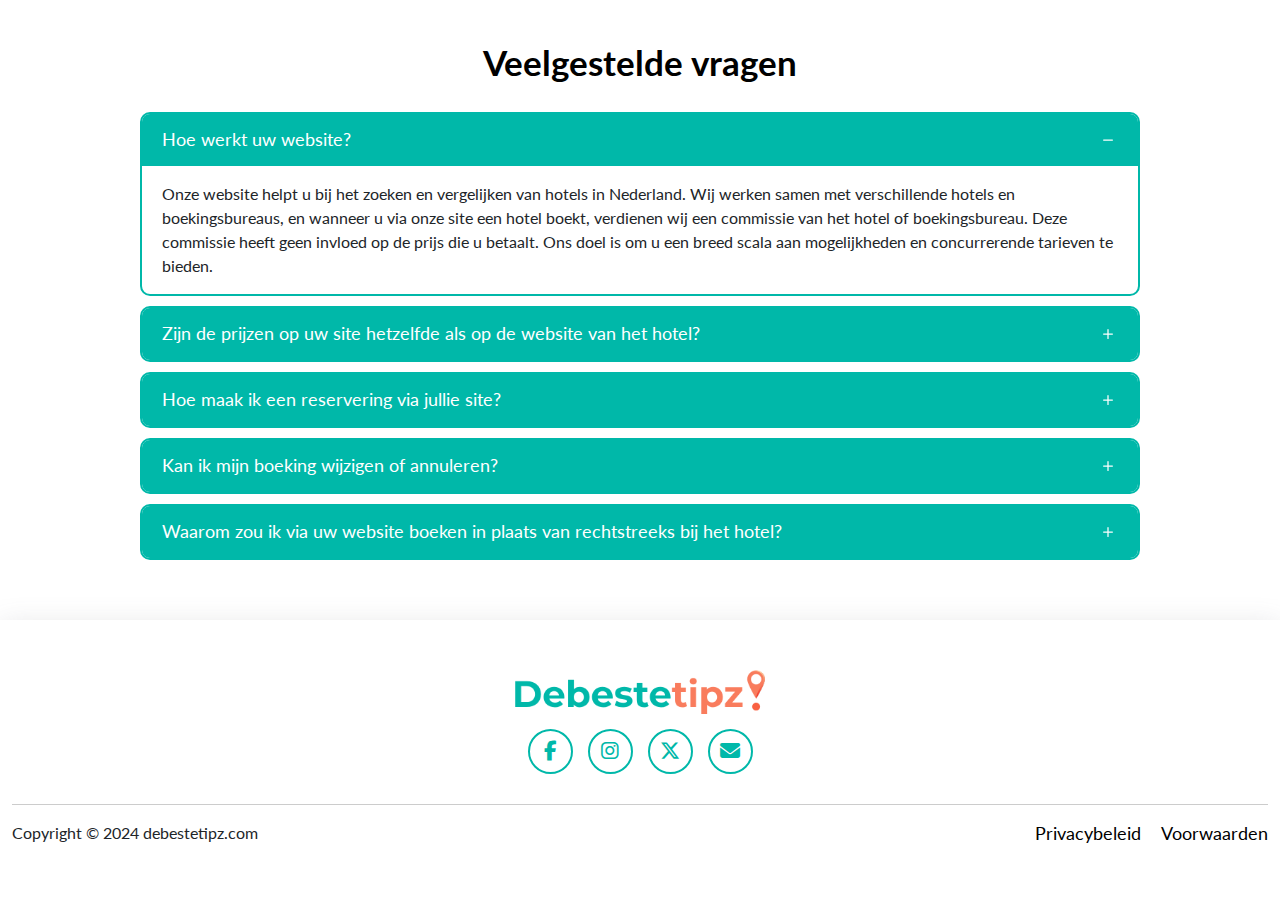
==== commit b47dd84e: "done" ====
--- a/index.html
+++ b/index.html
@@ -22,7 +22,7 @@
 				<li><a href="4-star-hotels.html">4 Sterren Hotels</a></li>
 				<li><a href="3-star-hotels.html">3 Sterren Hotels</a></li>
 				<li><a href="guides.html">Gidsen</a></li>
-			
+                <li><a href="entertainment.html" >Divertissement</a></li>
 
 			</ul>
 		</nav>
@@ -61,7 +61,7 @@
 
                     bij uw behoeften.
                 </p>
-                <a class="moreless-button" href="javascript:void(0)">Lees meer</a>
+                <a class="moreless-button" href="javascript:void(0)"><i class="fa-solid fa-angle-down"></i></a>
             </div>
         </div>
     </div>
--- a/assets/css/style.css
+++ b/assets/css/style.css
@@ -105,7 +105,7 @@
     color: #fff;
     letter-spacing: 2px;
     font-size: 1.125rem;
-    font-weight: 500;
+    font-weight: 700;
     transition: all 0.3s linear;
     display: block;
     border-bottom: 2px solid transparent;
@@ -204,7 +204,7 @@
 .moretext {
     display: none;
   }
-  a.moreless-button, a.morelesss-button, .visit-btns a {
+  a.morelesss-button, .visit-btns a {
     padding: 10px 30px;
     background-color: #00b8a9;
     display: inline-block;
@@ -216,7 +216,10 @@
     transition: all 0.3s linear;
 
 }
-
+a.moreless-button {
+    font-size: 25px;
+    color: #00b8a9;
+}
 a.moreless-button:hover, .visit-btns a:hover{
  background-color: transparent;
  color: #00b8a9;   
@@ -680,4 +683,54 @@
 .cookie-alert .btn-primary:hover{
     background-color: transparent;
     color: #00b8a9;
+}
+
+.tour-wrap{
+    background-image: url(../images/tour-1.jpg);
+    background-position: center;
+    background-repeat: no-repeat;
+    background-size: cover;
+    height: 400px;
+    display: flex;
+    align-items: end;
+    justify-content: center;
+    position: relative;
+}
+.tour-wrap::before{
+    content: '';
+    position: absolute;
+    bottom: 0;
+    left: 0;
+    height: 0%;
+    width: 100%;
+    background-color: #00b8a9;
+    opacity: 0.3;
+    transition: all 0.3s linear;
+
+}
+.tour-wrap:hover::before{
+    height: 100%;
+}
+.tour-text h3 {
+    font-size: 1.5625rem;
+    color: #fff;
+    margin-bottom: 0;
+}
+.tour-text {
+    width: 100%;
+    text-align: center;
+    padding: 10px 0;
+    background: #00b8a9;
+    position: relative;
+    z-index: 1;
+}
+.recommended-text p a {
+    color: #000;
+    text-decoration: underline;
+}
+.casino-sec .recommended-text {
+    padding: 20px;
+}
+.site-heading h2 {
+    padding: 0 20px;
 }--- a/assets/css/media.css
+++ b/assets/css/media.css
@@ -18,7 +18,8 @@
     height: 300px;
 }
 header ul li a {
-    padding: 0 10px;
+    padding: 0 7px;
+    font-size: 1rem;
 }
 section.banner.sub-banner {
     height: 470px;
@@ -144,6 +145,10 @@
     section.banner.sub-banner {
         height: 450px;
     }
+    .top-tour a {
+        display: block;
+        margin: 10px 0;
+    }
 }
 
 @media(max-width:575px){
@@ -167,6 +172,17 @@
         width: 100%;
         text-align: center;
     }
+    .tour-wrap {
+        height: 350px;
+    }
+    .site-heading h2 {
+        font-size: 2rem;
+        text-align: center;
+        font-weight: 700;
+        margin-bottom: 30px;
+        color: #000;
+        padding: 0 15px;
+    }
 }
 
 @media(max-width:375px){
@@ -197,4 +213,7 @@
         right: 10px;
         width: 300px;
     }
+    .tour-wrap {
+        height: 300px;
+    }
 }